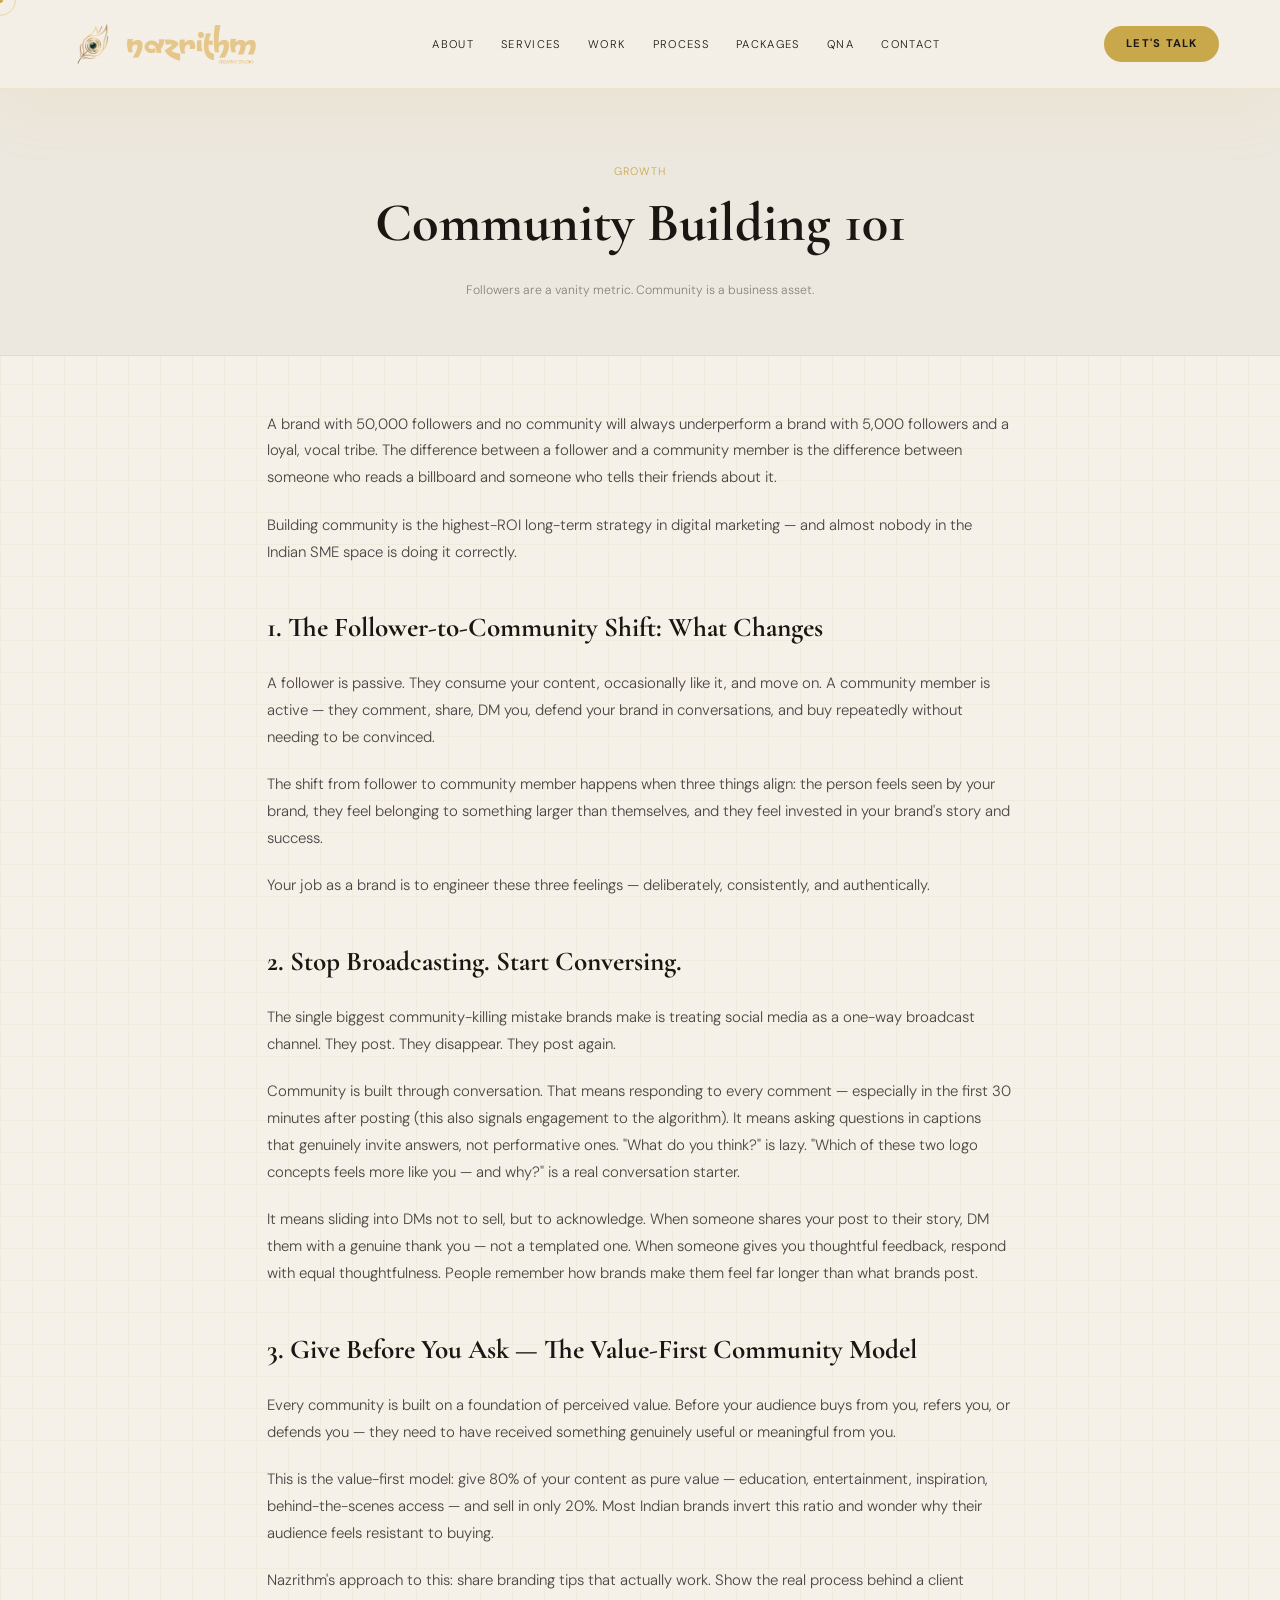
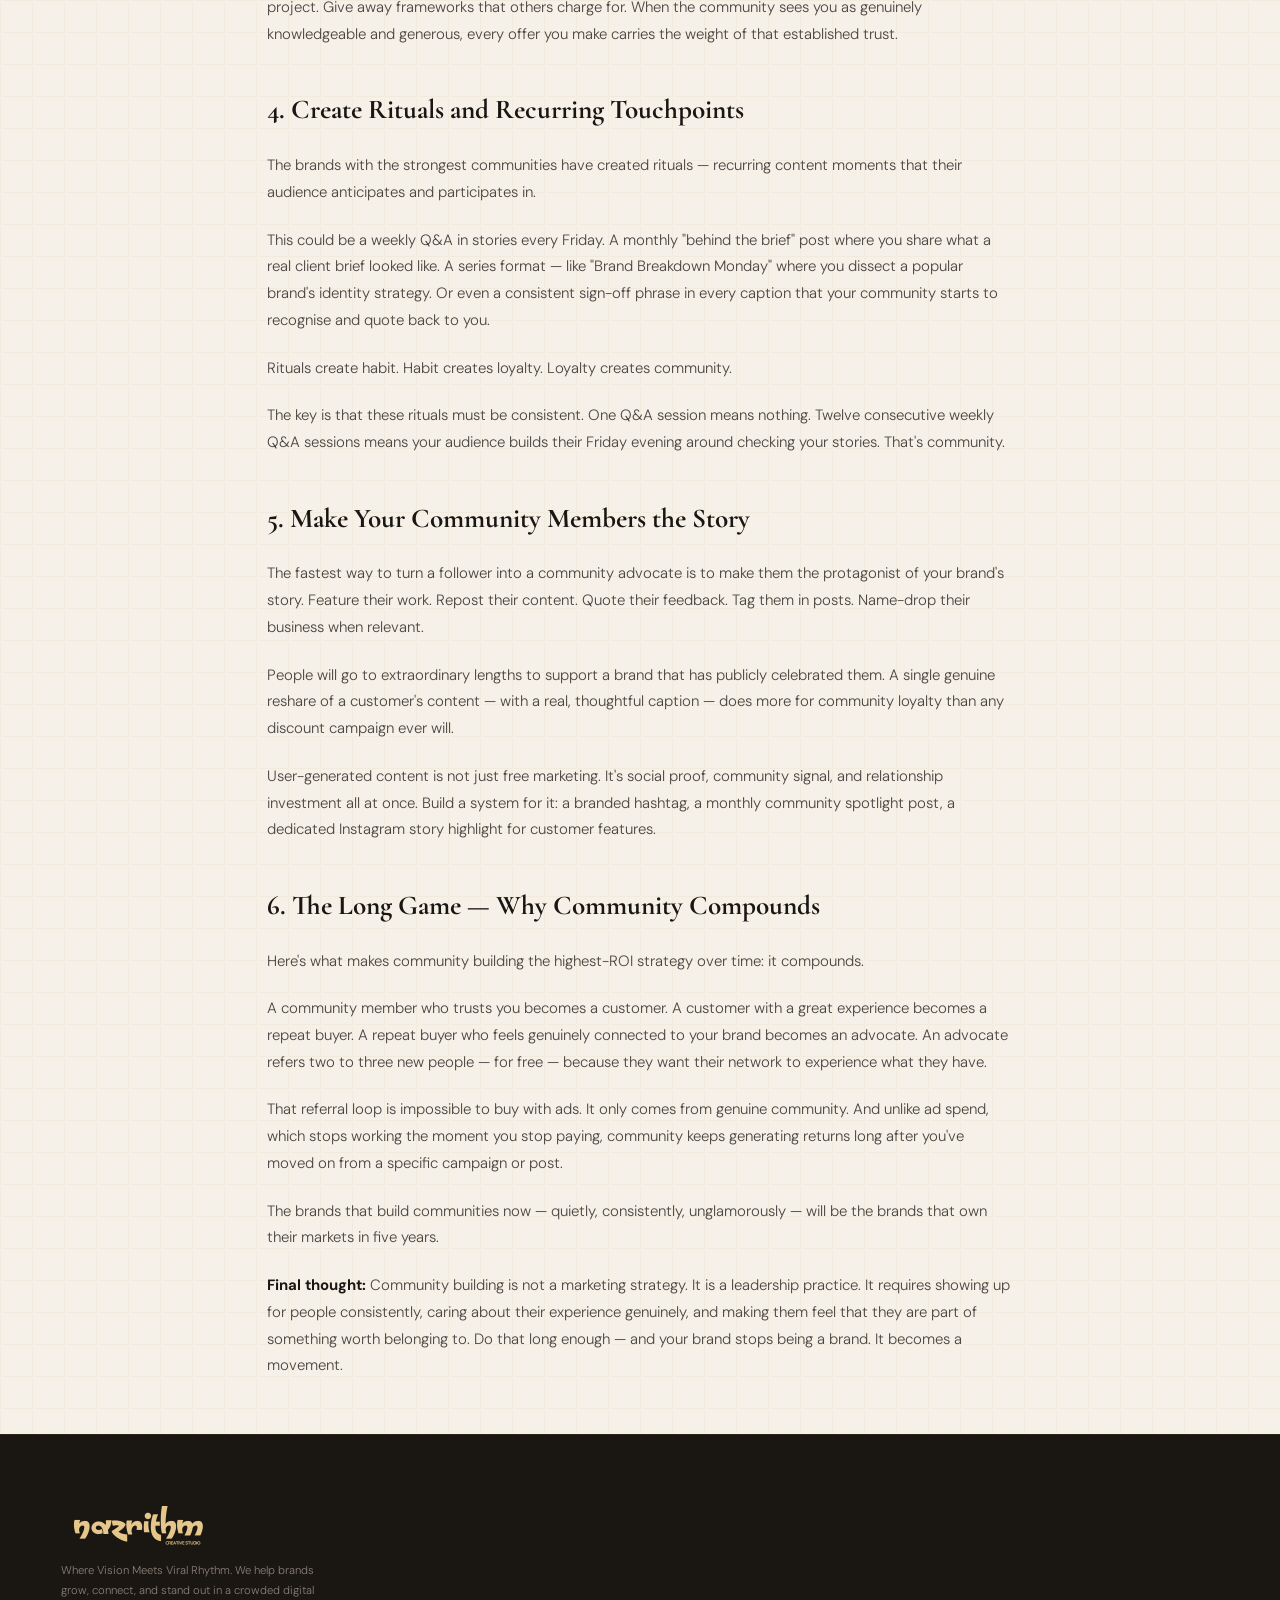
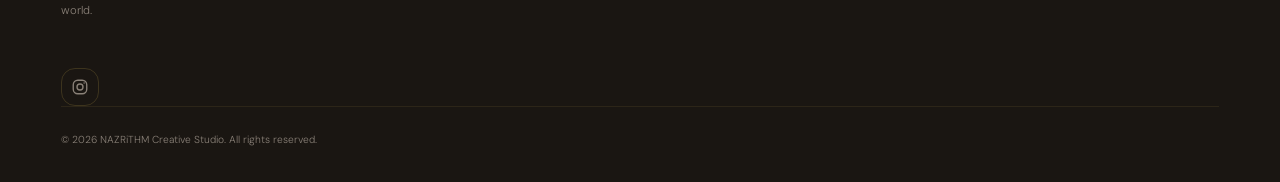
==== blog-community-building.html @ 195baa8d "added blogs" ====
<!DOCTYPE html>
<html lang="en">
<head>
    <meta charset="UTF-8" />
    <meta name="viewport" content="width=device-width, initial-scale=1.0" />
    <title>Community Building 101 | NAZRiTHM</title>
    <link rel="icon" type="image/png" href="images/mainlogopng.png" />
    <link rel="stylesheet" href="style.css?v=4" />
    <link rel="stylesheet" href="https://cdnjs.cloudflare.com/ajax/libs/font-awesome/6.5.2/css/all.min.css" />
    <link href="https://fonts.googleapis.com/css2?family=Cormorant+Garamond:ital,wght@0,400;0,500;0,600;0,700;1,400;1,500;1,600;1,700&family=DM+Sans:ital,opsz,wght@0,9..40,300;0,9..40,400;0,9..40,500;1,9..40,300&display=swap" rel="stylesheet" />
</head>
<body>
    <div class="cursor" id="cursor"></div>
    <div class="cursor-follow" id="cursorFollow"></div>
    <div class="progress-bar" id="progressBar"></div>

    <nav id="navbar">
        <div class="nav-container">
            <a href="index.html" class="nav-logo">
                <img src="images/mainlogopng.png" alt="NAZRiTHM Main Logo" class="logo-image">
                <img src="images/logo.png" alt="NAZRiTHM Text Logo" class="logo-image">
            </a>
            <ul class="nav-links" id="navLinks">
                <li><a href="index.html#about">About</a></li>
                <li><a href="index.html#services">Services</a></li>
                <li><a href="index.html#designs">Work</a></li>
                <li><a href="index.html#process">Process</a></li>
                <li><a href="index.html#pricing">Packages</a></li>
                <li><a href="index.html#faq">QnA</a></li>
                <li><a href="index.html#cta">Contact</a></li>
            </ul>
            <a href="index.html#cta" class="nav-cta">Let's Talk</a>
            <button class="hamburger" id="hamburger" aria-label="Toggle menu">
                <span></span><span></span><span></span>
            </button>
        </div>
    </nav>

    <main>
        <header class="blog-header">
            <div class="container">
                <div class="blog-category">Growth</div>
                <h1 class="blog-title">Community Building 101</h1>
                <div class="blog-meta">Followers are a vanity metric. Community is a business asset.</div>
            </div>
        </header>

        <article class="blog-content">
            <p>A brand with 50,000 followers and no community will always underperform a brand with 5,000 followers and a loyal, vocal tribe. The difference between a follower and a community member is the difference between someone who reads a billboard and someone who tells their friends about it.</p>
            <p>Building community is the highest-ROI long-term strategy in digital marketing — and almost nobody in the Indian SME space is doing it correctly.</p>

            <h2>1. The Follower-to-Community Shift: What Changes</h2>
            <p>A follower is passive. They consume your content, occasionally like it, and move on. A community member is active — they comment, share, DM you, defend your brand in conversations, and buy repeatedly without needing to be convinced.</p>
            <p>The shift from follower to community member happens when three things align: the person feels seen by your brand, they feel belonging to something larger than themselves, and they feel invested in your brand's story and success.</p>
            <p>Your job as a brand is to engineer these three feelings — deliberately, consistently, and authentically.</p>

            <h2>2. Stop Broadcasting. Start Conversing.</h2>
            <p>The single biggest community-killing mistake brands make is treating social media as a one-way broadcast channel. They post. They disappear. They post again.</p>
            <p>Community is built through conversation. That means responding to every comment — especially in the first 30 minutes after posting (this also signals engagement to the algorithm). It means asking questions in captions that genuinely invite answers, not performative ones. "What do you think?" is lazy. "Which of these two logo concepts feels more like you — and why?" is a real conversation starter.</p>
            <p>It means sliding into DMs not to sell, but to acknowledge. When someone shares your post to their story, DM them with a genuine thank you — not a templated one. When someone gives you thoughtful feedback, respond with equal thoughtfulness. People remember how brands make them feel far longer than what brands post.</p>

            <h2>3. Give Before You Ask — The Value-First Community Model</h2>
            <p>Every community is built on a foundation of perceived value. Before your audience buys from you, refers you, or defends you — they need to have received something genuinely useful or meaningful from you.</p>
            <p>This is the value-first model: give 80% of your content as pure value — education, entertainment, inspiration, behind-the-scenes access — and sell in only 20%. Most Indian brands invert this ratio and wonder why their audience feels resistant to buying.</p>
            <p>Nazrithm's approach to this: share branding tips that actually work. Show the real process behind a client project. Give away frameworks that others charge for. When the community sees you as genuinely knowledgeable and generous, every offer you make carries the weight of that established trust.</p>

            <h2>4. Create Rituals and Recurring Touchpoints</h2>
            <p>The brands with the strongest communities have created rituals — recurring content moments that their audience anticipates and participates in.</p>
            <p>This could be a weekly Q&A in stories every Friday. A monthly "behind the brief" post where you share what a real client brief looked like. A series format — like "Brand Breakdown Monday" where you dissect a popular brand's identity strategy. Or even a consistent sign-off phrase in every caption that your community starts to recognise and quote back to you.</p>
            <p>Rituals create habit. Habit creates loyalty. Loyalty creates community.</p>
            <p>The key is that these rituals must be consistent. One Q&A session means nothing. Twelve consecutive weekly Q&A sessions means your audience builds their Friday evening around checking your stories. That's community.</p>

            <h2>5. Make Your Community Members the Story</h2>
            <p>The fastest way to turn a follower into a community advocate is to make them the protagonist of your brand's story. Feature their work. Repost their content. Quote their feedback. Tag them in posts. Name-drop their business when relevant.</p>
            <p>People will go to extraordinary lengths to support a brand that has publicly celebrated them. A single genuine reshare of a customer's content — with a real, thoughtful caption — does more for community loyalty than any discount campaign ever will.</p>
            <p>User-generated content is not just free marketing. It's social proof, community signal, and relationship investment all at once. Build a system for it: a branded hashtag, a monthly community spotlight post, a dedicated Instagram story highlight for customer features.</p>

            <h2>6. The Long Game — Why Community Compounds</h2>
            <p>Here's what makes community building the highest-ROI strategy over time: it compounds.</p>
            <p>A community member who trusts you becomes a customer. A customer with a great experience becomes a repeat buyer. A repeat buyer who feels genuinely connected to your brand becomes an advocate. An advocate refers two to three new people — for free — because they want their network to experience what they have.</p>
            <p>That referral loop is impossible to buy with ads. It only comes from genuine community. And unlike ad spend, which stops working the moment you stop paying, community keeps generating returns long after you've moved on from a specific campaign or post.</p>
            <p>The brands that build communities now — quietly, consistently, unglamorously — will be the brands that own their markets in five years.</p>

            <p><strong>Final thought:</strong> Community building is not a marketing strategy. It is a leadership practice. It requires showing up for people consistently, caring about their experience genuinely, and making them feel that they are part of something worth belonging to. Do that long enough — and your brand stops being a brand. It becomes a movement.</p>
        </article>
    </main>

    <footer id="footer">
        <div class="container">
            <div class="footer-top">
                <div class="footer-brand">
                    <a href="index.html" class="nav-logo">
                        <img src="images/logo.png" alt="NAZRiTHM Main Logo" class="logo-image">
                    </a>
                    <p>Where Vision Meets Viral Rhythm. We help brands grow, connect, and stand out in a crowded digital world.</p>
                </div>
            </div>
            <div class="footer-socials">
                <a href="https://instagram.com/nazrithm" class="social-btn" target="_blank" rel="noopener noreferrer" aria-label="Instagram">
                    <svg viewBox="0 0 24 24" aria-hidden="true" xmlns="http://www.w3.org/2000/svg">
                        <rect x="3" y="3" width="18" height="18" rx="6" stroke="currentColor" stroke-width="1.8" fill="none" />
                        <circle cx="12" cy="12" r="4" stroke="currentColor" stroke-width="1.8" fill="none" />
                        <circle cx="17.5" cy="6.5" r="1" fill="currentColor" />
                    </svg>
                </a>
            </div>
            <div class="footer-bottom">
                <div class="footer-copy">© 2026 NAZRiTHM Creative Studio. All rights reserved.</div>
            </div>
        </div>
    </footer>

    <script src="script.js"></script>
</body>
</html>
---- style.css ----
/* ════════════════════════════════════════════════
   NAZRITHM — style.css
   Design System: Luxury Palette
   Colors: Rich Black + Luxury Gold + Peacock Teal + Warm Cream
   Fonts: Syne (display) + DM Sans (body)
════════════════════════════════════════════════ */

/* ─── RESET & ROOT ─────────────────────────────── */
*,
*::before,
*::after {
    margin: 0;
    padding: 0;
    box-sizing: border-box;
}

/* EDITABLE DESIGN TOKENS
   - Update colors, fonts, and spacing values below.
   - Use this file to change the brand palette and visual rhythm.
*/
:root {
    --black: #050505;
    --black-2: #0A0A0A;
    --black-3: #0F0F0F;
    --cream: #F5E6CC;
    --gold: #DDB872;
    --gold-dark: #9F7E41;
    --teal-deep: #1A3E39;
    --teal-dark: #0D201E;
    --muted: #8E8373;
    --card-bg: #0C0C0C;
    --border: #1C1B19;

    --font-display: 'Syne', sans-serif;
    --font-body: 'DM Sans', sans-serif;

    --radius-sm: 8px;
    --radius-md: 12px;
    --radius-lg: 16px;
    --radius-xl: 24px;
    --radius-full: 100px;

    --transition: 0.3s cubic-bezier(0.25, 1, 0.5, 1);
    --transition-slow: 0.8s cubic-bezier(0.16, 1, 0.3, 1);
}

html {
    scroll-behavior: smooth;
    font-size: 13.6px;
    /* 15% smaller overall scale */
    overflow-x: hidden;
    max-width: 100vw;
}

body {
    background: var(--black);
    color: var(--cream);
    font-family: var(--font-body);
    font-weight: 400;
    line-height: 1.6;
    overflow-x: hidden;
    max-width: 100vw;
    width: 100%;
    cursor: none;
}

a {
    text-decoration: none;
    color: inherit;
}

img,
svg {
    display: block;
    max-width: 100%;
}

/* ─── PROFESSIONAL ENHANCEMENTS ────────────────── */
::selection {
    background: var(--gold);
    color: var(--black);
}

::-webkit-scrollbar {
    width: 10px;
}

::-webkit-scrollbar-track {
    background: var(--black);
}

::-webkit-scrollbar-thumb {
    background: rgba(230, 199, 139, 0.3);
    border-radius: 5px;
}

::-webkit-scrollbar-thumb:hover {
    background: rgba(230, 199, 139, 0.6);
}

/* ─── PAGE PRELOADER ────────────────────────────── */
.preloader {
    position: fixed;
    inset: 0;
    background: #050505;
    z-index: 99999;
    display: flex;
    align-items: center;
    justify-content: center;
    transition: opacity var(--transition-slow), visibility var(--transition-slow);
}

.preloader.fade-out {
    opacity: 0;
    visibility: hidden;
    pointer-events: none;
}

.preloader-content {
    display: flex;
    flex-direction: column;
    align-items: center;
    gap: 1.5rem;
    width: 280px;
}

.preloader-logo {
    font-family: var(--font-display);
    font-size: 2.8rem;
    font-weight: 800;
    color: var(--cream);
    letter-spacing: 0.18em;
    animation: preloaderLogoPulse 1.8s ease-in-out infinite alternate;
}

.preloader-line {
    width: 100%;
    height: 1.5px;
    background: rgba(245, 230, 204, 0.08);
    border-radius: 2px;
    overflow: hidden;
    position: relative;
}

.preloader-progress {
    position: absolute;
    top: 0;
    left: -100%;
    width: 100%;
    height: 100%;
    background: linear-gradient(90deg, transparent, var(--gold), transparent);
    animation: preloaderBar 1.5s cubic-bezier(0.65, 0.05, 0.36, 1) infinite;
}

.preloader-status {
    font-size: 0.65rem;
    letter-spacing: 0.28em;
    color: var(--muted);
    text-transform: uppercase;
}

@keyframes preloaderLogoPulse {
    from {
        opacity: 0.6;
        transform: scale(0.97);
    }

    to {
        opacity: 1;
        transform: scale(1.03);
    }
}

@keyframes preloaderBar {
    0% {
        left: -100%;
    }

    100% {
        left: 100%;
    }
}

/* ─── CUSTOM CURSOR ─────────────────────────────── */
.cursor {
    position: fixed;
    width: 6px;
    height: 6px;
    background: var(--gold);
    border-radius: 50%;
    pointer-events: none;
    z-index: 9999;
    mix-blend-mode: difference;
    transform: translate(-50%, -50%);
    transition: width 0.2s, height 0.2s, background-color 0.2s;
}

.cursor.cursor-hover {
    width: 20px;
    height: 20px;
    background: var(--gold);
}

.cursor-follow {
    position: fixed;
    width: 32px;
    height: 32px;
    border: 1px solid rgba(221, 184, 114, 0.35);
    border-radius: 50%;
    pointer-events: none;
    z-index: 9998;
    transform: translate(-50%, -50%);
    transition: opacity 0.3s, border-color 0.3s, width 0.3s, height 0.3s, background-color 0.3s;
}

.cursor-follow.cursor-follow-hover {
    width: 48px;
    height: 48px;
    border-color: var(--gold);
    background: rgba(221, 184, 114, 0.05);
}

/* ─── SCROLL PROGRESS BAR ───────────────────────── */
.progress-bar {
    position: fixed;
    top: 0;
    left: 0;
    height: 3px;
    width: 0%;
    background: linear-gradient(90deg, var(--gold) 0%, var(--teal-deep) 100%);
    z-index: 500;
    transition: width 0.1s linear;
    box-shadow: 0 0 15px rgba(230, 199, 139, 0.5);
}

/* ─── LAYOUT UTILITY ────────────────────────────── */
.container {
    width: 100%;
    max-width: 1240px;
    margin: 0 auto;
    padding: 0 2rem;
}

@media (min-width: 768px) {
    .container {
        padding: 0 3rem;
    }
}

@media (min-width: 1024px) {
    .container {
        padding: 0 3rem;
    }
}

/* ─── SHARED TYPOGRAPHY ─────────────────────────── */
.section-label {
    display: inline-flex;
    align-items: center;
    gap: 0.6rem;
    font-size: 0.7rem;
    letter-spacing: 0.22em;
    text-transform: uppercase;
    color: var(--gold);
    margin-bottom: 0.8rem;
}

.section-label::before {
    content: '';
    display: block;
    width: 20px;
    height: 1px;
    background: var(--gold);
    flex-shrink: 0;
}

.section-heading {
    font-family: var(--font-display);
    font-size: clamp(2rem, 4vw, 3.2rem);
    font-weight: 700;
    line-height: 1.1;
    letter-spacing: -0.01em;
    margin-bottom: 1rem;
}

.heading-accent {
    font-style: normal;
    color: var(--gold);
}

.section-header {
    display: flex;
    justify-content: space-between;
    align-items: flex-end;
    margin-bottom: 3.5rem;
    gap: 2rem;
}

@media (max-width: 768px) {
    .section-header {
        flex-direction: column;
        align-items: flex-start;
        gap: 1.5rem;
    }
}

/* ─── BUTTONS ───────────────────────────────────── */
.btn-primary {
    display: inline-flex;
    align-items: center;
    gap: 0.5rem;
    background: var(--gold);
    color: var(--black);
    padding: 0.85rem 2rem;
    border-radius: var(--radius-full);
    font-family: var(--font-body);
    font-weight: 600;
    font-size: 0.88rem;
    letter-spacing: 0.08em;
    text-transform: uppercase;
    transition: transform var(--transition), box-shadow var(--transition);
}

.btn-primary:hover {
    transform: translateY(-3px);
    box-shadow: 0 12px 32px rgba(230, 199, 139, 0.4);
}

.btn-ghost {
    display: inline-flex;
    align-items: center;
    gap: 0.5rem;
    border: 1px solid rgba(241, 224, 193, 0.15);
    color: var(--cream);
    padding: 0.85rem 2rem;
    border-radius: var(--radius-full);
    font-family: var(--font-body);
    font-size: 0.88rem;
    letter-spacing: 0.08em;
    transition: border-color var(--transition), background var(--transition);
}

.btn-ghost:hover {
    border-color: rgba(241, 224, 193, 0.4);
    background: rgba(241, 224, 193, 0.05);
}

/* ─── FADE-UP ANIMATION ─────────────────────────── */
.fade-up {
    opacity: 0;
    transform: translateY(28px);
    transition: opacity 0.65s ease, transform 0.65s ease;
}

.fade-up.visible {
    opacity: 1;
    transform: translateY(0);
}

/* ═══════════════════════════════════════════════════
   NAVIGATION
═══════════════════════════════════════════════════ */
nav {
    position: fixed;
    top: 0;
    left: 0;
    right: 0;
    z-index: 200;
    padding: 1.4rem 0;
    backdrop-filter: blur(18px);
    -webkit-backdrop-filter: blur(18px);
    background: rgba(7, 11, 24, 0.84);
    border-bottom: 1px solid rgba(255, 255, 255, 0.06);
    box-shadow: 0 24px 60px rgba(0, 0, 0, 0.18);
    transition: padding var(--transition), background var(--transition), box-shadow var(--transition);
}

.nav-container {
    width: 100%;
    max-width: 1240px;
    margin: 0 auto;
    padding: 0 2rem;
    display: flex;
    align-items: center;
    justify-content: space-between;
    gap: 1.5rem;
}

@media (min-width: 768px) {
    nav {
        padding: 1.4rem 0;
    }

    .nav-container {
        padding: 0 3rem;
        gap: 2rem;
    }
}

nav.scrolled {
    padding: 1rem 0;
    background: rgba(0, 0, 0, 0.92);
}

@media (min-width: 768px) {
    nav.scrolled {
        padding: 1rem 0;
    }
}

.nav-logo {
    display: flex;
    align-items: center;
    justify-content: flex-start;
    gap: 0.6rem;
    flex-shrink: 0;
    height: 50px;
    padding: 0.4rem 0.75rem;
    border-radius: 999px;
    transition: transform var(--transition);
}

.nav-logo:hover {
    transform: translateY(-1px);
}

.logo-image {
    height: 45px;
    width: auto;
    flex-shrink: 0;
    object-fit: contain;
    display: block;
}

.nav-links {
    display: flex;
    gap: 2rem;
    list-style: none;
    margin: 0 auto;
    align-items: center;
}

.nav-links a {
    position: relative;
    color: var(--muted);
    font-size: 0.82rem;
    letter-spacing: 0.12em;
    text-transform: uppercase;
    transition: color var(--transition);
}

.nav-links a::after {
    content: "";
    position: absolute;
    left: 0;
    bottom: -0.35rem;
    width: 0;
    height: 2px;
    background: var(--gold);
    transition: width 0.28s ease;
}

.nav-links a:hover,
.nav-links a.active {
    color: var(--cream);
}

.nav-links a:hover::after,
.nav-links a.active::after {
    width: 100%;
}

.nav-cta {
    background: linear-gradient(135deg, var(--gold), #f8d277 85%);
    color: var(--black);
    padding: 0.7rem 1.6rem;
    border-radius: var(--radius-full);
    font-size: 0.82rem;
    font-weight: 700;
    letter-spacing: 0.11em;
    text-transform: uppercase;
    transition: transform var(--transition), box-shadow var(--transition), filter var(--transition);
    flex-shrink: 0;
    box-shadow: 0 12px 30px rgba(255, 209, 124, 0.22);
}

.nav-cta:hover {
    transform: translateY(-2px);
    box-shadow: 0 18px 34px rgba(255, 214, 125, 0.32);
    filter: brightness(1.02);
}

/* Hamburger */
.hamburger {
    display: none;
    flex-direction: column;
    gap: 5px;
    background: none;
    border: none;
    cursor: pointer;
    padding: 4px;
}

.hamburger span {
    display: block;
    width: 24px;
    height: 1.5px;
    background: var(--cream);
    transition: transform var(--transition), opacity var(--transition);
}

.hamburger.open span:nth-child(1) {
    transform: translateY(6.5px) rotate(45deg);
}

.hamburger.open span:nth-child(2) {
    opacity: 0;
}

.hamburger.open span:nth-child(3) {
    transform: translateY(-6.5px) rotate(-45deg);
}

/* ═══════════════════════════════════════════════════
   HERO
═══════════════════════════════════════════════════ */
.hero {
    min-height: 100vh;
    display: flex;
    flex-direction: column;
    justify-content: center;
    padding: 9rem 0 5rem;
    position: relative;
    overflow: hidden;
}

@media (min-width: 768px) {
    .hero {
        padding: 9rem 0 8rem;
    }
}

.hero-bg {
    position: absolute;
    inset: 0;
    pointer-events: none;
    z-index: 0;
}

.hero-orb {
    position: absolute;
    border-radius: 50%;
    filter: blur(90px);
    opacity: 0.18;
}

.orb1 {
    width: 560px;
    height: 560px;
    background: var(--gold);
    top: -120px;
    right: -80px;
    animation: orbFloat 8s ease-in-out infinite alternate;
}

.orb2 {
    width: 380px;
    height: 380px;
    background: var(--teal-deep);
    bottom: 60px;
    left: -60px;
    animation: orbFloat 10s ease-in-out infinite alternate-reverse;
}

@keyframes orbFloat {
    from {
        transform: translate(0, 0) scale(1);
    }

    to {
        transform: translate(30px, 20px) scale(1.05);
    }
}

.hero-content {
    position: relative;
    z-index: 1;
    max-width: 860px;
    margin: 0 auto;
    display: flex;
    flex-direction: column;
    align-items: center;
    text-align: center;
}

.hero-eyebrow {
    display: inline-flex;
    align-items: center;
    gap: 0.6rem;
    font-size: 0.72rem;
    letter-spacing: 0.2em;
    text-transform: uppercase;
    color: var(--muted);
    margin-bottom: 1.8rem;
    padding: 0.7rem 1rem;
    border-radius: 999px;
    background: rgba(255, 255, 255, 0.05);
    border: 1px solid rgba(255, 255, 255, 0.08);
}

.eyebrow-line {
    display: block;
    width: 28px;
    height: 1px;
    background: var(--gold);
}

.hero-headline {
    font-family: var(--font-display);
    font-weight: 800;
    font-size: clamp(3.2rem, 7.5vw, 6rem);
    line-height: 0.95;
    letter-spacing: -0.02em;
    margin-bottom: 1.2rem;
    display: flex;
    flex-direction: column;
    align-items: center;
    gap: 0.1em;
}

.hero-headline .line {
    display: block;
    opacity: 0;
    transform: translateY(30px);
}

.preloader-done .hero-headline .line {
    animation: lineReveal 0.9s cubic-bezier(0.16, 1, 0.3, 1) both;
}

.preloader-done .hero-headline .line:nth-child(2) {
    animation-delay: 0.1s;
}

.preloader-done .hero-headline .line:nth-child(3) {
    animation-delay: 0.2s;
}

@keyframes lineReveal {
    from {
        opacity: 0;
        transform: translateY(30px);
    }

    to {
        opacity: 1;
        transform: translateY(0);
    }
}

.line-outline {
    color: transparent;
    -webkit-text-stroke: 1px rgba(247, 244, 238, 0.25);
}

.accent-word {
    color: var(--gold);
}

.hero-sub {
    max-width: 460px;
    color: var(--muted);
    line-height: 1.75;
    font-size: 0.95rem;
    font-weight: 300;
    margin-bottom: 2.8rem;
    opacity: 0;
    transform: translateY(30px);
}

.preloader-done .hero-sub {
    animation: lineReveal 0.9s 0.35s cubic-bezier(0.16, 1, 0.3, 1) both;
}

.hero-actions {
    display: flex;
    align-items: center;
    justify-content: center;
    gap: 1.2rem;
    flex-wrap: wrap;
    opacity: 0;
    transform: translateY(30px);
}

.preloader-done .hero-actions {
    animation: lineReveal 0.9s 0.45s cubic-bezier(0.16, 1, 0.3, 1) both;
}

.hero-stats {
    display: flex;
    align-items: center;
    justify-content: center;
    width: 100%;
    gap: 3rem;
    margin-top: 4rem;
    padding-top: 2.5rem;
    border-top: 1px solid var(--border);
    opacity: 0;
    transform: translateY(30px);
}

.preloader-done .hero-stats {
    animation: lineReveal 0.9s 0.55s cubic-bezier(0.16, 1, 0.3, 1) both;
}

.stat {
    display: flex;
    flex-direction: column;
    align-items: center;
}

.stat-number {
    display: inline-flex;
    align-items: flex-end;
    gap: 0.25rem;
}

.stat-val {
    font-family: var(--font-display);
    font-size: 2.2rem;
    font-weight: 700;
    color: var(--cream);
    line-height: 1;
    display: inline-flex;
    align-items: flex-end;
}

.stat-suffix {
    font-family: var(--font-display);
    font-size: 1.4rem;
    font-weight: 700;
    color: var(--gold);
    display: inline-flex;
    align-items: flex-end;
}

.stat-label {
    font-size: 0.72rem;
    color: var(--muted);
    letter-spacing: 0.1em;
    text-transform: uppercase;
    margin-top: 0.3rem;
}

.stat-divider {
    width: 1px;
    height: 40px;
    background: var(--border);
}

.hero-scroll {
    position: absolute;
    bottom: 2.5rem;
    left: 50%;
    transform: translateX(-50%);
    display: flex;
    flex-direction: column;
    align-items: center;
    gap: 0.5rem;
    color: var(--muted);
    font-size: 0.7rem;
    letter-spacing: 0.15em;
    text-transform: uppercase;
    z-index: 1;
}

.scroll-line {
    width: 1px;
    height: 48px;
    background: linear-gradient(to bottom, var(--gold), transparent);
    animation: scrollPulse 2s ease-in-out infinite;
}

@keyframes scrollPulse {

    0%,
    100% {
        opacity: 0.3;
        transform: scaleY(0.8);
    }

    50% {
        opacity: 1;
        transform: scaleY(1);
    }
}

/* ═══════════════════════════════════════════════════
   MARQUEE
═══════════════════════════════════════════════════ */
.marquee-section {
    padding: 2rem 0;
    background: var(--card-bg);
    border-top: 1px solid rgba(221, 184, 114, 0.08);
    border-bottom: 1px solid rgba(221, 184, 114, 0.08);
    overflow: hidden;
    display: flex;
    flex-direction: column;
    gap: 1rem;
    max-width: 100vw;
    width: 100%;
}

.marquee-row {
    overflow: hidden;
    white-space: nowrap;
    width: 100%;
}

.marquee-track {
    display: inline-flex;
    gap: 3rem;
    animation: marqueeLeft 28s linear infinite;
}

.track-reverse {
    animation: marqueeRight 28s linear infinite;
}

.marquee-item {
    font-family: var(--font-display);
    font-weight: 700;
    font-size: 0.76rem;
    letter-spacing: 0.18em;
    text-transform: uppercase;
    color: var(--cream);
    opacity: 0.5;
    flex-shrink: 0;
    transition: opacity var(--transition), color var(--transition);
}

.marquee-row:hover .marquee-item {
    opacity: 0.25;
}

.marquee-item:hover {
    opacity: 1 !important;
    color: var(--gold);
}

.marquee-item::after {
    content: '✦';
    margin-left: 3rem;
    color: var(--gold);
    opacity: 0.4;
}

@keyframes marqueeLeft {
    0% {
        transform: translateX(0);
    }

    100% {
        transform: translateX(-50%);
    }
}

@keyframes marqueeRight {
    0% {
        transform: translateX(-50%);
    }

    100% {
        transform: translateX(0);
    }
}

/* ═══════════════════════════════════════════════════
   ABOUT
═══════════════════════════════════════════════════ */
.section-about {
    padding: 7rem 0;
    background: var(--black);
}

.about-grid {
    display: grid;
    grid-template-columns: 1fr 1fr;
    gap: 5rem;
    align-items: center;
}

@media (max-width: 1024px) {
    .about-grid {
        grid-template-columns: 1fr;
        gap: 3rem;
    }
}

.about-visual {
    position: relative;
    aspect-ratio: 4 / 5;
    perspective: 1000px;
}

@media (max-width: 1024px) {
    .about-visual {
        aspect-ratio: auto;
        min-height: 480px;
    }
}

.about-card-stack {
    position: absolute;
    top: 0;
    left: 0;
    width: 100%;
    height: 100%;
    display: flex;
    align-items: center;
    justify-content: center;
}

.stack-card {
    position: absolute;
    background: rgba(12, 12, 12, 0.7);
    border: 1px solid var(--border);
    border-radius: var(--radius-md);
    backdrop-filter: blur(16px);
    -webkit-backdrop-filter: blur(16px);
    padding: 1.5rem;
    box-shadow: 0 20px 40px rgba(0, 0, 0, 0.4);
    transition: transform var(--transition-slow), border-color var(--transition), box-shadow var(--transition);
}

.stack-card:hover {
    border-color: rgba(221, 184, 114, 0.25);
    box-shadow: 0 24px 48px rgba(221, 184, 114, 0.08);
}

/* Card 1: Social Media Card */
.card-social {
    width: 210px;
    top: 8%;
    left: 6%;
    z-index: 3;
    transform: rotate(-8deg) translate3d(0, 0, 10px);
}

.card-social .card-header {
    display: flex;
    align-items: center;
    gap: 0.7rem;
    margin-bottom: 1rem;
}

.card-social .card-avatar {
    width: 28px;
    height: 28px;
    background: linear-gradient(135deg, var(--gold), var(--teal-deep));
    border-radius: 50%;
    display: flex;
    align-items: center;
    justify-content: center;
    font-family: var(--font-display);
    font-weight: 800;
    font-size: 0.75rem;
    color: var(--black);
}

.card-social .card-user {
    display: flex;
    flex-direction: column;
}

.card-social .user-name {
    font-size: 0.75rem;
    font-weight: 700;
    color: var(--cream);
}

.card-social .user-loc {
    font-size: 0.6rem;
    color: var(--muted);
}

.card-social .card-dots {
    margin-left: auto;
    color: var(--muted);
    font-size: 0.7rem;
}

.card-social .card-media {
    width: 100%;
    aspect-ratio: 1.1;
    background: radial-gradient(circle at center, #1E1F21, #0A0A0A);
    border: 1px solid rgba(255, 255, 255, 0.03);
    border-radius: var(--radius-sm);
    display: flex;
    align-items: center;
    justify-content: center;
    margin-bottom: 0.8rem;
    position: relative;
    overflow: hidden;
}

.card-social .media-overlay {
    font-family: var(--font-display);
    font-weight: 700;
    font-size: 0.65rem;
    letter-spacing: 0.1rem;
    color: var(--gold);
    background: rgba(0, 0, 0, 0.5);
    padding: 0.4rem 0.8rem;
    border-radius: var(--radius-full);
    border: 1px solid rgba(221, 184, 114, 0.15);
}

.card-social .card-footer {
    display: flex;
    align-items: center;
    justify-content: space-between;
}

.card-social .footer-actions {
    display: flex;
    gap: 0.8rem;
    font-size: 0.7rem;
    color: var(--muted);
}

/* Card 2: Analytics Card */
.card-analytics {
    width: 220px;
    bottom: 18%;
    right: 4%;
    z-index: 2;
    transform: rotate(6deg) translate3d(0, 0, 0);
}

.card-analytics .analytics-header {
    display: flex;
    justify-content: space-between;
    align-items: center;
    margin-bottom: 1rem;
}

.card-analytics .analytics-title {
    font-size: 0.8rem;
    font-weight: 500;
    color: var(--muted);
}

.card-analytics .analytics-pct {
    font-family: var(--font-display);
    font-weight: 700;
    font-size: 0.8rem;
    color: #4CAF50;
    background: rgba(76, 175, 80, 0.1);
    padding: 0.2rem 0.5rem;
    border-radius: 4px;
}

.card-analytics .analytics-chart {
    height: 60px;
    margin-bottom: 0.8rem;
}

.card-analytics .chart-svg {
    width: 100%;
    height: 100%;
}

.card-analytics .analytics-footer {
    display: flex;
    justify-content: space-between;
    font-size: 0.68rem;
    color: var(--muted);
}

.card-analytics .analytics-footer strong {
    color: var(--gold);
}

/* Card 3: Brand Identity Swatches */
.card-brand {
    width: 150px;
    top: 45%;
    left: 25%;
    z-index: 4;
    transform: rotate(-14deg) translate3d(0, 0, 20px);
}

.card-brand .brand-swatches {
    display: flex;
    gap: 0.5rem;
    margin-bottom: 1rem;
}

.card-brand .swatch {
    width: 24px;
    height: 24px;
    border-radius: 6px;
    border: 1px solid rgba(255, 255, 255, 0.05);
}

.card-brand .sw-gold {
    background: var(--gold) !important;
}

.card-brand .sw-teal {
    background: var(--teal-deep) !important;
}

.card-brand .sw-cream {
    background: var(--cream) !important;
}

.card-brand .brand-typography {
    display: flex;
    align-items: center;
    gap: 0.8rem;
}

.card-brand .typo-title {
    font-family: var(--font-display);
    font-weight: 800;
    font-size: 1.4rem;
    color: var(--cream);
    line-height: 1;
}

.card-brand .typo-name {
    font-size: 0.65rem;
    color: var(--muted);
    line-height: 1.2;
}

/* Hover Stacks Animation */
.about-visual:hover .card-social {
    transform: rotate(-14deg) translate3d(-15px, -10px, 30px);
}

.about-visual:hover .card-analytics {
    transform: rotate(12deg) translate3d(15px, 10px, 20px);
}

.about-visual:hover .card-brand {
    transform: rotate(-8deg) translate3d(0, -5px, 40px);
}

.about-tag {
    position: absolute;
    top: 1.5rem;
    right: 1.5rem;
    background: var(--card-bg);
    border: 1px solid var(--border);
    padding: 0.7rem 1rem;
    border-radius: var(--radius-sm);
    font-size: 0.7rem;
    color: var(--muted);
    letter-spacing: 0.1em;
    text-transform: uppercase;
    white-space: nowrap;
    z-index: 3;
}

.about-content .section-heading {
    margin-bottom: 1.8rem;
}

.about-content p {
    color: var(--muted);
    line-height: 1.8;
    font-size: 0.93rem;
    font-weight: 300;
    margin-bottom: 1.2rem;
}

.about-content p strong {
    color: var(--cream);
    font-weight: 500;
}

.about-pills {
    display: flex;
    flex-wrap: wrap;
    gap: 0.6rem;
    margin-top: 1.8rem;
}

.pill {
    padding: 0.45rem 1rem;
    border: 1px solid var(--border);
    border-radius: var(--radius-full);
    font-size: 0.75rem;
    color: var(--muted);
    letter-spacing: 0.06em;
    transition: border-color var(--transition), color var(--transition);
    cursor: default;
}

.pill:hover {
    border-color: var(--gold);
    color: var(--gold);
}

/* ═══════════════════════════════════════════════════
   SERVICES
═══════════════════════════════════════════════════ */
.section-services {
    padding: 7rem 0;
    background: var(--black-2);
}

@media (max-width: 1024px) {
    .services-grid {
        grid-template-columns: repeat(2, 1fr);
    }
}

@media (max-width: 640px) {
    .services-grid {
        grid-template-columns: 1fr;
    }
}

.services-grid {
    display: grid;
    grid-template-columns: repeat(3, 1fr);
    gap: 1.5rem;
}

.service-card {
    background: var(--card-bg);
    border: 1px solid var(--border);
    border-radius: var(--radius-lg);
    padding: 2rem;
    position: relative;
    overflow: hidden;
    transition: border-color var(--transition), transform var(--transition);
    cursor: default;
}

.service-card::before {
    content: '';
    position: absolute;
    inset: 0;
    background: radial-gradient(circle at var(--gx, 50%) var(--gy, 50%), rgba(221, 184, 114, 0.12), transparent 50%);
    opacity: 0;
    transition: opacity 0.4s ease;
    pointer-events: none;
}

.service-card:hover {
    border-color: rgba(221, 184, 114, 0.25);
    transform: translateY(-4px);
}

.service-card:hover::before {
    opacity: 1;
}

.service-num {
    position: absolute;
    top: 1.5rem;
    right: 1.5rem;
    font-family: var(--font-display);
    font-size: 0.72rem;
    color: rgba(245, 230, 204, 0.08);
    font-weight: 700;
    letter-spacing: 0.1em;
}

.service-icon {
    width: 44px;
    height: 44px;
    background: rgba(221, 184, 114, 0.05);
    border: 1px solid rgba(221, 184, 114, 0.12);
    border-radius: 10px;
    display: flex;
    align-items: center;
    justify-content: center;
    margin-bottom: 1.4rem;
    transition: background var(--transition), border-color var(--transition);
}

.service-icon i {
    font-size: 1.1rem;
    color: var(--gold);
    display: inline-flex;
    align-items: center;
    justify-content: center;
}

.service-card:hover .service-icon {
    background: rgba(221, 184, 114, 0.12);
    border-color: rgba(221, 184, 114, 0.25);
}

.service-title {
    font-family: var(--font-display);
    font-weight: 700;
    font-size: 1rem;
    margin-bottom: 0.7rem;
    color: var(--cream);
}

.service-desc {
    color: var(--muted);
    font-size: 0.83rem;
    line-height: 1.7;
    font-weight: 300;
}

.service-tags {
    display: flex;
    flex-wrap: wrap;
    gap: 0.5rem;
    margin-top: 1.4rem;
}

.s-tag {
    font-size: 0.68rem;
    color: var(--gold);
    background: rgba(230, 199, 139, 0.08);
    padding: 0.28rem 0.75rem;
    border-radius: var(--radius-full);
    letter-spacing: 0.06em;
}

/* ═══════════════════════════════════════════════════
   DESIGNS / WORK
═══════════════════════════════════════════════════ */
.section-designs {
    padding: 7rem 0;
    background: var(--black);
}

.work-grid {
    display: grid;
    grid-template-columns: repeat(3, 1fr);
    gap: 1.5rem;
}

.work-card {
    background: var(--card-bg);
    border-radius: var(--radius-lg);
    border: 1px solid var(--border);
    overflow: hidden;
    position: relative;
    transition: transform 0.35s ease, border-color var(--transition);
}

.work-card:hover {
    transform: scale(1.02);
    border-color: rgba(241, 224, 193, 0.12);
}

.work-thumb {
    width: 100%;
    overflow: hidden;
    aspect-ratio: 1 / 1;
    position: relative;
}

.work-thumb svg {
    width: 100%;
    height: 100%;
}

.work-thumb img {
    width: 100%;
    height: 100%;
    object-fit: cover;
    display: block;
}

.work-overlay {
    position: absolute;
    top: 1rem;
    right: 1rem;
    width: 32px;
    height: 32px;
    background: rgba(241, 224, 193, 0.08);
    border-radius: 50%;
    display: flex;
    align-items: center;
    justify-content: center;
    font-size: 0.85rem;
    opacity: 0;
    transition: opacity var(--transition);
}

.work-card:hover .work-overlay {
    opacity: 1;
}

.work-info {
    padding: 1.2rem 1.4rem;
}

.work-cat {
    font-size: 0.68rem;
    letter-spacing: 0.15em;
    text-transform: uppercase;
    color: var(--gold);
    margin-bottom: 0.3rem;
}

.work-title {
    font-family: var(--font-display);
    font-weight: 600;
    font-size: 0.93rem;
    color: var(--cream);
}

/* ═══════════════════════════════════════════════════
   PROCESS
═══════════════════════════════════════════════════ */
.section-process {
    padding: 7rem 0;
    background: var(--black-2);
}


@media (max-width: 1024px) {
    .process-steps {
        grid-template-columns: repeat(2, 1fr);
    }
}

@media (max-width: 640px) {
    .process-steps {
        grid-template-columns: 1fr;
    }
}

.section-process .section-heading {
    margin-bottom: 3.5rem;
}

.process-steps {
    display: grid;
    grid-template-columns: repeat(4, 1fr);
    gap: 1px;
    background: var(--border);
    border-radius: var(--radius-lg);
    overflow: hidden;
}

.process-step {
    background: var(--black-2);
    padding: 2.5rem 2rem;
    position: relative;
    transition: background var(--transition);
}

.process-step:hover {
    background: #141413;
}

.step-num {
    font-family: var(--font-display);
    font-size: 3rem;
    font-weight: 800;
    color: rgba(230, 199, 139, 0.07);
    line-height: 1;
    margin-bottom: 1rem;
    user-select: none;
}

.step-title {
    font-family: var(--font-display);
    font-weight: 700;
    font-size: 1rem;
    margin-bottom: 0.7rem;
    color: var(--cream);
}

.step-desc {
    font-size: 0.8rem;
    color: var(--muted);
    line-height: 1.65;
    font-weight: 300;
}

/* ═══════════════════════════════════════════════════
   TESTIMONIALS
═══════════════════════════════════════════════════ */
.section-testimonials {
    padding: 6rem 0;
    background: var(--black);
}

@media (max-width: 768px) {
    .section-testimonials {
        padding: 4rem 0;
    }
}

.section-testimonials .section-label {
    margin-bottom: 1rem;
}

.section-testimonials .section-heading {
    margin-bottom: 3rem;
}

.testi-grid {
    display: grid;
    grid-template-columns: repeat(3, 1fr);
    gap: 1.5rem;
}

@media (max-width: 1024px) {
    .testi-grid {
        grid-template-columns: repeat(2, 1fr);
    }
}

@media (max-width: 640px) {
    .testi-grid {
        grid-template-columns: 1fr;
    }
}

.testi-card {
    background: var(--card-bg);
    border: 1px solid var(--border);
    border-radius: var(--radius-lg);
    padding: 1.8rem;
    transition: border-color var(--transition);
}

.testi-card:hover {
    border-color: rgba(241, 224, 193, 0.1);
}

.testi-stars {
    color: var(--gold);
    font-size: 0.85rem;
    letter-spacing: 2px;
    margin-bottom: 1rem;
}

.testi-text {
    color: var(--muted);
    font-size: 0.85rem;
    line-height: 1.75;
    font-weight: 300;
    font-style: italic;
    margin-bottom: 1.4rem;
}

.testi-author {
    display: flex;
    align-items: center;
    gap: 0.8rem;
}

.author-avatar {
    width: 38px;
    height: 38px;
    border-radius: 50%;
    display: flex;
    align-items: center;
    justify-content: center;
    font-family: var(--font-display);
    font-weight: 700;
    font-size: 0.72rem;
    flex-shrink: 0;
}

.av-green {
    background: rgba(221, 184, 114, 0.1);
    color: var(--gold);
    border: 1px solid rgba(221, 184, 114, 0.2);
}

.av-pink {
    background: rgba(255, 90, 118, 0.1);
    color: #ff5a76;
    border: 1px solid rgba(255, 90, 118, 0.2);
}

.av-blue {
    background: rgba(78, 212, 190, 0.1);
    color: #4ed4be;
    border: 1px solid rgba(78, 212, 190, 0.2);
}

.author-name {
    font-weight: 500;
    font-size: 0.85rem;
    color: var(--cream);
}

.author-role {
    font-size: 0.72rem;
    color: var(--muted);
    margin-top: 1px;
}

/* ═══════════════════════════════════════════════════
   FAQ SECTION & ACCORDIONS
═══════════════════════════════════════════════════ */
.section-faq {
    padding: 8rem 0;
    background: var(--black-2);
    border-top: 1px solid var(--border);
    position: relative;
}

@media (max-width: 768px) {
    .section-faq {
        padding: 5rem 0;
    }
}

.faq-accordion {
    max-width: 800px;
    margin: 3.5rem auto 0;
    display: flex;
    flex-direction: column;
    gap: 1.2rem;
}

.accordion-item {
    background: var(--card-bg);
    border: 1px solid var(--border);
    border-radius: var(--radius-md);
    overflow: hidden;
    transition: border-color var(--transition), box-shadow var(--transition);
}

.accordion-item:hover {
    border-color: rgba(230, 199, 139, 0.25);
    box-shadow: 0 8px 24px rgba(0, 0, 0, 0.3);
}

.accordion-header {
    width: 100%;
    display: flex;
    justify-content: space-between;
    align-items: center;
    padding: 1.5rem 2rem;
    background: transparent;
    border: none;
    outline: none;
    color: var(--cream);
    cursor: pointer;
    text-align: left;
    transition: background var(--transition);
}

.accordion-title {
    font-family: var(--font-display);
    font-size: 1.15rem;
    font-weight: 700;
    letter-spacing: -0.01em;
    padding-right: 1.5rem;
}

.accordion-icon {
    position: relative;
    width: 16px;
    height: 16px;
    flex-shrink: 0;
    transition: transform 0.4s cubic-bezier(0.4, 0, 0.2, 1);
}

.accordion-icon::before,
.accordion-icon::after {
    content: '';
    position: absolute;
    background: var(--gold);
    transition: transform 0.4s cubic-bezier(0.4, 0, 0.2, 1);
}

/* Horizontal line */
.accordion-icon::before {
    top: 50%;
    left: 0;
    width: 100%;
    height: 2px;
    transform: translateY(-50%);
}

/* Vertical line */
.accordion-icon::after {
    top: 0;
    left: 50%;
    width: 2px;
    height: 100%;
    transform: translateX(-50%);
}

/* Open states */
.accordion-item.active {
    border-color: var(--gold);
    background: rgba(12, 12, 12, 0.98);
}

.accordion-item.active .accordion-icon {
    transform: rotate(135deg);
}

.accordion-collapse {
    max-height: 0;
    overflow: hidden;
    transition: max-height 0.4s cubic-bezier(0.4, 0, 0.2, 1);
}

.accordion-body {
    padding: 0 2rem 1.8rem;
    font-size: 0.92rem;
    line-height: 1.7;
    color: var(--muted);
    font-weight: 300;
}

/* ═══════════════════════════════════════════════════
   CTA & INQUIRY FORM
═══════════════════════════════════════════════════ */
.section-cta {
    padding: 8rem 0;
    background: var(--black);
    position: relative;
    border-top: 1px solid var(--border);
}

@media (max-width: 768px) {
    .section-cta {
        padding: 5rem 0;
    }
}

.cta-grid {
    display: grid;
    grid-template-columns: 1fr 1.1fr;
    gap: 4.5rem;
    align-items: center;
}

@media (max-width: 991px) {
    .cta-grid {
        grid-template-columns: 1fr;
        gap: 3.5rem;
    }
}

/* Column 1: Copy info */
.cta-info {
    display: flex;
    flex-direction: column;
    align-items: flex-start;
}

.cta-heading {
    font-family: var(--font-display);
    font-size: clamp(2.2rem, 4.5vw, 3.6rem);
    font-weight: 800;
    line-height: 1.15;
    letter-spacing: -0.02em;
    margin-bottom: 1.5rem;
}

.cta-sub {
    color: var(--muted);
    font-size: 0.95rem;
    line-height: 1.75;
    font-weight: 300;
    margin-bottom: 2.8rem;
    max-width: 520px;
}

.cta-contact-details {
    display: flex;
    flex-direction: column;
    gap: 1.8rem;
    width: 100%;
}

.contact-item {
    display: flex;
    align-items: center;
    gap: 1.2rem;
}

.contact-icon {
    font-size: 1.3rem;
    width: 44px;
    height: 44px;
    display: flex;
    align-items: center;
    justify-content: center;
    background: rgba(221, 184, 114, 0.05);
    border: 1px solid rgba(221, 184, 114, 0.15);
    border-radius: var(--radius-md);
    color: var(--gold);
}

.contact-text {
    display: flex;
    flex-direction: column;
    gap: 2px;
}

.contact-label {
    font-size: 0.72rem;
    text-transform: uppercase;
    letter-spacing: 0.12em;
    color: var(--muted);
}

.contact-link {
    font-family: var(--font-display);
    font-weight: 700;
    font-size: 1rem;
    color: var(--cream);
    transition: color var(--transition);
}

.contact-link:hover {
    color: var(--gold);
}

.contact-value {
    font-family: var(--font-body);
    font-weight: 500;
    font-size: 0.95rem;
    color: var(--cream);
}

/* Column 2: Inquiry Form Container */
.cta-form-container {
    background: rgba(12, 12, 12, 0.6);
    backdrop-filter: blur(16px);
    -webkit-backdrop-filter: blur(16px);
    border: 1px solid rgba(221, 184, 114, 0.1);
    border-radius: var(--radius-xl);
    padding: 3rem;
    box-shadow: 0 20px 50px rgba(0, 0, 0, 0.4);
    position: relative;
    overflow: hidden;
}

.cta-form-container::before {
    content: '';
    position: absolute;
    top: -50%;
    left: -50%;
    width: 200%;
    height: 200%;
    background: radial-gradient(circle, rgba(221, 184, 114, 0.03) 0%, transparent 70%);
    pointer-events: none;
}

@media (max-width: 640px) {
    .cta-form-container {
        padding: 2rem 1.5rem;
    }
}

.inquiry-form {
    display: flex;
    flex-direction: column;
    gap: 1.6rem;
    position: relative;
    z-index: 1;
}

.form-row {
    display: grid;
    grid-template-columns: 1fr 1fr;
    gap: 1.2rem;
}

@media (max-width: 640px) {
    .form-row {
        grid-template-columns: 1fr;
        gap: 1.6rem;
    }
}

.form-group {
    display: flex;
    flex-direction: column;
    gap: 0.5rem;
    position: relative;
}

.form-group label {
    font-size: 0.75rem;
    font-weight: 500;
    text-transform: uppercase;
    letter-spacing: 0.08em;
    color: var(--muted);
}

.inquiry-form input,
.inquiry-form select,
.inquiry-form textarea {
    background: rgba(5, 5, 5, 0.8);
    border: 1px solid rgba(142, 131, 115, 0.2);
    border-radius: var(--radius-md);
    padding: 1rem 1.2rem;
    color: var(--cream);
    font-family: var(--font-body);
    font-size: 0.9rem;
    outline: none;
    transition: border-color var(--transition), box-shadow var(--transition);
}

.inquiry-form select {
    appearance: none;
    -webkit-appearance: none;
    background-image: url("data:image/svg+xml,%3Csvg xmlns='http://www.w3.org/2000/svg' viewBox='0 0 24 24' fill='none' stroke='%23DDB872' stroke-width='2' stroke-linecap='round' stroke-linejoin='round'%3E%3Cpolyline points='6 9 12 15 18 9'%3E%3C/polyline%3E%3C/svg%3E");
    background-repeat: no-repeat;
    background-position: right 1.2rem center;
    background-size: 14px;
    padding-right: 2.5rem;
}

.inquiry-form select option {
    background: var(--black-2);
    color: var(--cream);
}

.inquiry-form input::placeholder,
.inquiry-form textarea::placeholder {
    color: rgba(142, 131, 115, 0.4);
}

.inquiry-form input:focus,
.inquiry-form select:focus,
.inquiry-form textarea:focus {
    border-color: var(--gold);
    box-shadow: 0 0 0 3px rgba(221, 184, 114, 0.15);
}

.form-error {
    font-size: 0.72rem;
    color: #ff5a76;
    margin-top: 0.25rem;
    display: none;
}

/* Invalid states (only show error when validated/touched) */
.form-group.invalid input,
.form-group.invalid select,
.form-group.invalid textarea {
    border-color: #ff5a76;
}

.form-group.invalid .form-error {
    display: block;
}

/* Submit button with loader */
.form-submit-btn {
    width: 100%;
    margin-top: 0.6rem;
    position: relative;
    padding: 1.1rem 2rem;
    display: flex;
    align-items: center;
    justify-content: center;
    gap: 0.8rem;
    cursor: pointer;
    font-weight: 700;
    letter-spacing: 0.05em;
    font-size: 0.95rem;
    background: var(--gold);
    color: var(--black);
    border: none;
    border-radius: var(--radius-md);
    transition: background var(--transition), transform var(--transition);
}

.form-submit-btn:hover {
    background: var(--cream);
    transform: translateY(-2px);
}

.form-submit-btn .btn-spinner {
    display: none;
    width: 16px;
    height: 16px;
    border: 2px solid rgba(5, 5, 5, 0.2);
    border-radius: 50%;
    border-top-color: var(--black);
    animation: btn-spin 0.6s linear infinite;
}

@keyframes btn-spin {
    to {
        transform: rotate(360deg);
    }
}

/* Loading state */
.inquiry-form.loading .form-submit-btn {
    pointer-events: none;
    opacity: 0.8;
}

.inquiry-form.loading .form-submit-btn .btn-spinner {
    display: block;
}

/* Alerts styling */
.form-alert {
    padding: 1rem 1.2rem;
    border-radius: var(--radius-md);
    font-size: 0.85rem;
    line-height: 1.5;
    margin-top: 1rem;
    display: none;
    animation: slide-in-down 0.4s var(--transition);
}

.success-alert {
    background: rgba(26, 62, 57, 0.2);
    border: 1px solid rgba(26, 62, 57, 0.4);
    color: #4ed4be;
}

.error-alert {
    background: rgba(255, 90, 118, 0.1);
    border: 1px solid rgba(255, 90, 118, 0.3);
    color: #ff788f;
}

@keyframes slide-in-down {
    from {
        opacity: 0;
        transform: translateY(-10px);
    }

    to {
        opacity: 1;
        transform: translateY(0);
    }
}

/* ═══════════════════════════════════════════════════
   FOOTER
═══════════════════════════════════════════════════ */
#footer {
    background: var(--black-3);
    border-top: 1px solid var(--border);
    padding: 5rem 0 2.5rem;
}

@media (max-width: 768px) {
    #footer {
        padding: 3rem 0 2rem;
    }
}

.footer-top {
    display: grid;
    grid-template-columns: 1.8fr 1fr 1fr 1fr;
    gap: 3rem;
    margin-bottom: 3.5rem;
}

@media (max-width: 1024px) {
    .footer-top {
        grid-template-columns: 1fr 1fr;
        gap: 2rem;
    }
}

@media (max-width: 640px) {
    .footer-top {
        grid-template-columns: 1fr;
        gap: 2rem;
    }
}

.footer-brand .nav-logo {
    display: flex;
    align-items: center;
    height: 45px;
    margin-bottom: 1rem;
}

.footer-brand .logo-image {
    height: 45px;
    width: auto;
    object-fit: contain;
}

.footer-brand p {
    color: var(--muted);
    font-size: 0.83rem;
    line-height: 1.75;
    font-weight: 300;
    max-width: 260px;
}

@media (max-width: 768px) {
    .footer-brand p {
        font-size: 0.8rem;
    }
}

.footer-col-title {
    font-family: var(--font-display);
    font-weight: 700;
    font-size: 0.72rem;
    letter-spacing: 0.18em;
    text-transform: uppercase;
    color: var(--cream);
    margin-bottom: 1.2rem;
}

@media (max-width: 640px) {
    .footer-col-title {
        font-size: 0.68rem;
        margin-bottom: 0.8rem;
    }
}

.footer-links {
    list-style: none;
    display: flex;
    flex-direction: column;
    gap: 0.75rem;
}

.footer-links a {
    color: var(--muted);
    font-size: 0.82rem;
    transition: color var(--transition);
}

@media (max-width: 640px) {
    .footer-links a {
        font-size: 0.78rem;
    }
}

.footer-links a:hover {
    color: var(--gold);
}

.footer-bottom {
    border-top: 1px solid var(--border);
    padding-top: 1.8rem;
    display: flex;
    justify-content: space-between;
    align-items: center;
    flex-wrap: wrap;
    gap: 1rem;
}

@media (max-width: 640px) {
    .footer-bottom {
        flex-direction: column;
        align-items: flex-start;
        gap: 1rem;
    }
}

.footer-copy {
    font-size: 0.75rem;
    color: var(--muted);
}

@media (max-width: 640px) {
    .footer-copy {
        font-size: 0.7rem;
    }
}

.footer-socials {
    display: flex;
    gap: 0.7rem;
}

@media (max-width: 640px) {
    .footer-socials {
        width: 100%;
        justify-content: flex-start;
    }
}

.social-btn {
    width: 38px;
    height: 38px;
    border: 1px solid var(--border);
    border-radius: 14px;
    display: inline-flex;
    align-items: center;
    justify-content: center;
    color: var(--muted);
    background: transparent;
    transition: border-color var(--transition), color var(--transition), background var(--transition);
}

.social-btn svg {
    width: 18px;
    height: 18px;
    fill: currentColor;
}

.social-btn:hover {
    border-color: var(--gold);
    color: var(--gold);
}

/* ═══════════════════════════════════════════════════
   RESPONSIVE — TABLET (≤ 1024px)
═══════════════════════════════════════════════════ */
@media (max-width: 1024px) {
    .container {
        padding: 0 2rem;
    }

    nav {
        padding: 1.2rem 2rem;
    }

    .hero {
        padding: 8rem 2rem 4rem;
    }

    .services-grid {
        grid-template-columns: repeat(2, 1fr);
    }

    .work-grid {
        grid-template-columns: repeat(2, 1fr);
    }

    .process-steps {
        grid-template-columns: repeat(2, 1fr);
    }

    .footer-top {
        grid-template-columns: 1fr 1fr;
    }

    .about-grid {
        grid-template-columns: 1fr;
        gap: 3rem;
    }

    .about-visual {
        aspect-ratio: auto;
        min-height: 420px;
    }
}

/* ═══════════════════════════════════════════════════
   RESPONSIVE — MOBILE (≤ 768px)
═══════════════════════════════════════════════════ */
@media (max-width: 768px) {

    /* --- Base --- */
    html {
        font-size: 14px;
    }

    body {
        cursor: auto;
    }

    .cursor,
    .cursor-follow {
        display: none !important;
    }

    .container {
        padding: 0 1.25rem;
    }

    /* --- Navigation --- */
    nav {
        padding: 0.8rem 1.25rem;
        flex-wrap: wrap;
    }

    nav.scrolled {
        padding: 0.7rem 1.25rem;
    }

    .nav-logo {
        height: 40px;
        padding: 0.3rem 0.5rem;
    }

    .logo-image {
        height: 35px;
    }

    .nav-links {
        display: none;
        width: 100%;
        flex-direction: column;
        gap: 0;
        padding: 1rem 0;
        order: 3;
    }

    .nav-links.open {
        display: flex;
    }

    .nav-links li a {
        display: block;
        padding: 0.75rem 0;
        border-bottom: 1px solid var(--border);
        font-size: 0.9rem;
    }

    .nav-cta {
        display: none;
    }

    .hamburger {
        display: flex;
    }

    /* --- Hero --- */
    .hero {
        padding: 6.5rem 1.25rem 3rem;
        min-height: auto;
        overflow: hidden;
    }

    .orb1 {
        width: 300px;
        height: 300px;
        top: -80px;
        right: -60px;
    }

    .orb2 {
        width: 200px;
        height: 200px;
        bottom: 40px;
        left: -40px;
    }

    .hero-eyebrow {
        font-size: 0.62rem;
        padding: 0.5rem 0.8rem;
        margin-bottom: 1.2rem;
    }

    .hero-headline {
        font-size: clamp(2rem, 10vw, 3rem);
        gap: 0.05em;
        margin-bottom: 1rem;
    }

    .hero-sub {
        font-size: 0.85rem;
        max-width: 100%;
        margin-bottom: 2rem;
    }

    .hero-actions {
        flex-direction: column;
        width: 100%;
        gap: 0.8rem;
    }

    .hero-actions .btn-primary,
    .hero-actions .btn-ghost {
        width: 100%;
        justify-content: center;
        text-align: center;
    }

    .hero-stats {
        flex-direction: row;
        flex-wrap: wrap;
        gap: 1.5rem;
        align-items: flex-start;
        width: 100%;
        margin-top: 2.5rem;
        padding-top: 1.5rem;
    }

    .stat {
        flex: 1;
        min-width: 80px;
    }

    .stat-val {
        font-size: 1.8rem;
    }

    .stat-suffix {
        font-size: 1rem;
    }

    .stat-divider {
        display: none;
    }

    .hero-scroll {
        display: none;
    }

    /* --- Marquee --- */
    .marquee-section {
        padding: 1.2rem 0;
    }

    .marquee-item {
        font-size: 0.65rem;
    }

    /* --- About --- */
    .section-about {
        padding: 4rem 0;
    }

    .about-grid {
        grid-template-columns: 1fr;
        gap: 2rem;
    }

    .about-visual {
        min-height: 340px;
        aspect-ratio: auto;
        overflow: hidden;
    }

    .card-social {
        width: 170px;
        top: 5%;
        left: 3%;
    }

    .card-analytics {
        width: 180px;
        bottom: 12%;
        right: 2%;
    }

    .card-brand {
        width: 120px;
        top: 50%;
        left: 20%;
    }

    .about-tag {
        top: 0.8rem;
        right: 0.8rem;
        font-size: 0.6rem;
        padding: 0.5rem 0.7rem;
    }

    .about-content .section-heading {
        margin-bottom: 1.2rem;
    }

    .about-pills {
        margin-top: 1.2rem;
        gap: 0.5rem;
    }

    .pill {
        font-size: 0.68rem;
        padding: 0.35rem 0.8rem;
    }

    /* --- Section Headers --- */
    .section-header {
        flex-direction: column;
        align-items: flex-start;
        gap: 1rem;
        margin-bottom: 2.5rem;
    }

    .section-heading {
        font-size: clamp(1.6rem, 6vw, 2.4rem);
    }

    .section-label {
        font-size: 0.62rem;
    }

    /* --- Services --- */
    .section-services {
        padding: 4rem 0;
    }

    .services-grid {
        grid-template-columns: 1fr;
        gap: 1rem;
    }

    .service-card {
        padding: 1.5rem;
    }

    .service-title {
        font-size: 0.92rem;
    }

    .service-desc {
        font-size: 0.78rem;
    }

    /* --- Work / Designs --- */
    .section-designs {
        padding: 4rem 0;
    }

    .work-grid {
        grid-template-columns: 1fr;
        gap: 1rem;
    }

    .work-thumb {
        aspect-ratio: 1 / 1;
    }

    .work-info {
        padding: 1rem;
    }

    .work-cat {
        font-size: 0.6rem;
    }

    .work-title {
        font-size: 0.85rem;
    }

    .work-overlay {
        width: 28px;
        height: 28px;
        font-size: 0.75rem;
        top: 0.75rem;
        right: 0.75rem;
    }

    /* --- Process --- */
    .section-process {
        padding: 4rem 0;
    }

    .section-process .section-heading {
        margin-bottom: 2rem;
    }

    .process-steps {
        grid-template-columns: 1fr;
    }

    .process-step {
        padding: 1.8rem 1.5rem;
    }

    .step-num {
        font-size: 2.2rem;
    }

    /* --- Testimonials --- */
    .section-testimonials {
        padding: 4rem 0;
    }

    .testi-grid {
        grid-template-columns: 1fr;
        gap: 1rem;
    }

    .testi-card {
        padding: 1.4rem;
    }

    .testi-text {
        font-size: 0.8rem;
    }

    /* --- FAQ --- */
    .section-faq {
        padding: 4rem 0;
    }

    .faq-accordion {
        margin-top: 2rem;
        gap: 0.8rem;
    }

    .accordion-header {
        padding: 1.2rem 1.2rem;
    }

    .accordion-title {
        font-size: 0.95rem;
    }

    .accordion-body {
        padding: 0 1.2rem 1.4rem;
        font-size: 0.82rem;
    }

    /* --- CTA & Form --- */
    .section-cta {
        padding: 4rem 0;
    }

    .cta-grid {
        grid-template-columns: 1fr;
        gap: 2.5rem;
    }

    .cta-heading {
        font-size: clamp(1.8rem, 6vw, 2.4rem);
    }

    .cta-sub {
        font-size: 0.85rem;
        margin-bottom: 2rem;
    }

    .cta-form-container {
        padding: 1.8rem 1.3rem;
    }

    .form-row {
        grid-template-columns: 1fr;
        gap: 1.2rem;
    }

    .inquiry-form input,
    .inquiry-form select,
    .inquiry-form textarea {
        padding: 0.85rem 1rem;
        font-size: 0.85rem;
    }

    .form-submit-btn {
        padding: 0.95rem 1.5rem;
        font-size: 0.88rem;
    }

    /* --- Footer --- */
    #footer {
        padding: 3rem 0 2rem;
    }

    .footer-top {
        grid-template-columns: 1fr;
        gap: 2rem;
    }

    .footer-brand .nav-logo {
        height: 38px;
    }

    .footer-brand .logo-image {
        height: 38px;
    }

    .footer-brand p {
        font-size: 0.78rem;
        max-width: 100%;
    }

    .footer-col-title {
        font-size: 0.65rem;
        margin-bottom: 0.7rem;
    }

    .footer-links a {
        font-size: 0.76rem;
    }

    .footer-bottom {
        flex-direction: column;
        align-items: flex-start;
        gap: 1rem;
    }

    .footer-copy {
        font-size: 0.68rem;
    }

    .footer-socials {
        width: 100%;
        justify-content: flex-start;
        flex-wrap: wrap;
    }

    .social-btn {
        min-width: 36px;
        width: 36px;
        height: 36px;
    }

    /* --- Buttons --- */
    .btn-primary {
        padding: 0.75rem 1.6rem;
        font-size: 0.82rem;
    }

    .btn-ghost {
        padding: 0.75rem 1.6rem;
        font-size: 0.82rem;
    }
}

/* ═══════════════════════════════════════════════════
   RESPONSIVE — SMALL PHONES (≤ 480px)
═══════════════════════════════════════════════════ */
@media (max-width: 480px) {
    html {
        font-size: 13px;
    }

    .container {
        padding: 0 1rem;
    }

    nav {
        padding: 0.7rem 1rem;
    }

    nav.scrolled {
        padding: 0.6rem 1rem;
    }

    .nav-logo {
        height: 36px;
        padding: 0.2rem 0.3rem;
    }

    .logo-image {
        height: 30px;
    }

    .hero {
        padding: 6rem 1rem 2.5rem;
        overflow: hidden;
    }

    .orb1 {
        width: 220px;
        height: 220px;
        top: -60px;
        right: -40px;
    }

    .orb2 {
        width: 160px;
        height: 160px;
        bottom: 30px;
        left: -30px;
    }

    .hero-eyebrow {
        font-size: 0.56rem;
        padding: 0.4rem 0.7rem;
        gap: 0.4rem;
    }

    .eyebrow-line {
        width: 18px;
    }

    .hero-headline {
        font-size: clamp(1.8rem, 9vw, 2.6rem);
    }

    .hero-sub {
        font-size: 0.8rem;
        line-height: 1.65;
    }

    .hero-stats {
        gap: 1rem;
        margin-top: 2rem;
        padding-top: 1.2rem;
    }

    .stat-val {
        font-size: 1.5rem;
    }

    .stat-suffix {
        font-size: 0.9rem;
    }

    .stat-label {
        font-size: 0.6rem;
    }

    /* About cards scale down further */
    .about-visual {
        min-height: 280px;
    }

    .card-social {
        width: 140px;
        padding: 1rem;
    }

    .card-analytics {
        width: 150px;
        padding: 1rem;
    }

    .card-brand {
        width: 100px;
        padding: 0.8rem;
    }

    .card-social .card-media {
        aspect-ratio: 1.3;
    }

    .card-analytics .analytics-chart {
        height: 40px;
    }

    /* Section headings */
    .section-heading {
        font-size: clamp(1.4rem, 5.5vw, 2rem);
    }

    /* Services */
    .service-card {
        padding: 1.2rem;
    }

    .service-icon {
        width: 38px;
        height: 38px;
        margin-bottom: 1rem;
    }

    /* Work */
    .work-thumb {
        aspect-ratio: 1 / 1;
    }

    .work-info {
        padding: 0.8rem;
    }

    /* Process */
    .process-step {
        padding: 1.4rem 1.2rem;
    }

    .step-num {
        font-size: 1.8rem;
        margin-bottom: 0.6rem;
    }

    .step-title {
        font-size: 0.88rem;
    }

    .step-desc {
        font-size: 0.72rem;
    }

    /* Testimonials */
    .testi-card {
        padding: 1.2rem;
    }

    .testi-stars {
        font-size: 0.75rem;
    }

    .testi-text {
        font-size: 0.75rem;
        margin-bottom: 1rem;
    }

    .author-avatar {
        width: 32px;
        height: 32px;
        font-size: 0.62rem;
    }

    .author-name {
        font-size: 0.78rem;
    }

    .author-role {
        font-size: 0.65rem;
    }

    /* FAQ */
    .accordion-header {
        padding: 1rem;
    }

    .accordion-title {
        font-size: 0.85rem;
    }

    .accordion-body {
        padding: 0 1rem 1.2rem;
        font-size: 0.78rem;
    }

    /* CTA */
    .cta-heading {
        font-size: clamp(1.5rem, 5.5vw, 2rem);
    }

    .cta-sub {
        font-size: 0.78rem;
    }

    .contact-icon {
        width: 38px;
        height: 38px;
        font-size: 1.1rem;
    }

    .contact-link {
        font-size: 0.88rem;
    }

    .contact-label {
        font-size: 0.62rem;
    }

    .cta-form-container {
        padding: 1.4rem 1rem;
    }

    .inquiry-form input,
    .inquiry-form select,
    .inquiry-form textarea {
        padding: 0.75rem 0.85rem;
        font-size: 0.82rem;
    }

    .form-group label {
        font-size: 0.68rem;
    }

    /* Footer */
    .footer-links {
        gap: 0.5rem;
    }

    .footer-links a {
        font-size: 0.72rem;
    }

    .social-btn {
        width: 34px;
        height: 34px;
        min-width: 34px;
        border-radius: 10px;
    }

    .social-btn svg {
        width: 15px;
        height: 15px;
    }
}

/* ---------------------------------------------------
   PROFESSIONAL LUXURY ENHANCEMENTS
--------------------------------------------------- */

/* Enhanced card styling */
.service-card {
    box-shadow: 0 4px 20px rgba(230, 199, 139, 0.08);
}

.service-card:hover {
    box-shadow: 0 16px 48px rgba(230, 199, 139, 0.15);
}

.work-card {
    box-shadow: 0 4px 16px rgba(0, 0, 0, 0.4);
}

.work-card:hover {
    box-shadow: 0 12px 40px rgba(230, 199, 139, 0.2);
}

/* Text enhancement */
.section-heading {
    color: var(--cream);
}

/* Subtle borders with luxury accent */
.pill:hover {
    border-color: var(--gold);
    color: var(--gold);
    background: rgba(230, 199, 139, 0.08);
}

.about-tag {
    border-color: rgba(230, 199, 139, 0.15);
}

/* Professional footer links */
.footer-links a {
    position: relative;
}

.footer-links a:hover::after {
    content: '';
    position: absolute;
    bottom: -2px;
    left: 0;
    width: 100%;
    height: 1px;
    background: var(--gold);
}

/* ═══════════════════════════════════════════════════
   PRICING / PACKAGES
═══════════════════════════════════════════════════ */
.section-pricing {
    padding: 6rem 0;
    background: var(--black-2);
}

.pricing-group-title {
    font-size: 0.8rem;
    color: var(--muted);
    letter-spacing: 0.15em;
    text-transform: uppercase;
    margin-bottom: 1.5rem;
    font-weight: 600;
}

.pricing-grid {
    display: grid;
    grid-template-columns: 1fr;
    gap: 1.5rem;
    margin-bottom: 4rem;
}

@media (min-width: 768px) {
    .pricing-grid {
        grid-template-columns: repeat(2, 1fr);
    }
}

.pricing-card {
    background: var(--card-bg);
    border: 1px solid rgba(255, 255, 255, 0.08);
    border-radius: var(--radius-lg);
    padding: 2.2rem;
    display: flex;
    flex-direction: column;
    transition: var(--transition);
    position: relative;
}

.pricing-card:hover {
    border-color: rgba(221, 184, 114, 0.3);
}


.pricing-badge {
    display: inline-block;
    padding: 0.3rem 0.8rem;
    border-radius: 999px;
    font-size: 0.75rem;
    font-weight: 600;
    margin-bottom: 1.5rem;
    align-self: flex-start;
}

.badge-starter {
    background: rgba(255, 255, 255, 0.08);
    color: #d1d5db;
}

.badge-growth {
    background: rgba(34, 197, 94, 0.12);
    color: #4ade80;
}

.badge-popular {
    background: #3b82f6;
    color: #ffffff;
}

.badge-premium {
    background: rgba(234, 179, 8, 0.12);
    color: #facc15;
}

.badge-niche {
    background: rgba(239, 68, 68, 0.15);
    color: #fca5a5;
}

.badge-creator {
    background: rgba(59, 130, 246, 0.2);
    color: #93c5fd;
}

.pricing-header {
    display: flex;
    gap: 1rem;
    align-items: flex-start;
    margin-bottom: 1.5rem;
}

.pricing-icon {
    font-size: 1.5rem;
    color: var(--cream);
    opacity: 0.9;
}

.pricing-title {
    font-family: var(--font-display);
    font-size: 1.3rem;
    color: var(--cream);
    margin-bottom: 0.3rem;
    font-weight: 700;
}

.pricing-desc {
    font-size: 0.9rem;
    color: var(--muted);
}

.pricing-price {
    font-family: var(--font-display);
    font-size: 2rem;
    font-weight: 700;
    color: var(--cream);
    margin-bottom: 1.5rem;
    display: flex;
    align-items: baseline;
    gap: 0.5rem;
    border-bottom: 1px solid rgba(255, 255, 255, 0.08);
    padding-bottom: 1.5rem;
}

.pricing-period {
    font-size: 0.9rem;
    font-weight: 400;
    color: var(--muted);
    font-family: var(--font-body);
}

.pricing-features {
    list-style: none;
    margin-bottom: 2rem;
    flex-grow: 1;
}

.pricing-features li {
    display: flex;
    gap: 0.8rem;
    align-items: flex-start;
    margin-bottom: 0.8rem;
    font-size: 0.9rem;
    color: var(--cream);
    line-height: 1.4;
}

.pricing-features li i {
    color: #4ade80;
    font-size: 0.85rem;
    margin-top: 0.25rem;
}

.pricing-features li.disabled {
    color: var(--muted);
}

.pricing-features li.disabled i {
    color: var(--muted);
}

.pricing-target {
    background: rgba(255, 255, 255, 0.03);
    border-radius: var(--radius-sm);
    padding: 1rem;
    font-size: 0.85rem;
    color: var(--muted);
    display: flex;
    gap: 0.8rem;
    align-items: flex-start;
    margin-bottom: 1.5rem;
    line-height: 1.5;
}

.pricing-target i {
    color: var(--muted);
    margin-top: 0.2rem;
}

.pricing-btn {
    display: flex;
    justify-content: center;
    align-items: center;
    gap: 0.5rem;
    width: 100%;
    padding: 0.9rem;
    border: 1px solid rgba(255, 255, 255, 0.15);
    border-radius: var(--radius-sm);
    color: var(--cream);
    font-weight: 600;
    transition: var(--transition);
}

.pricing-btn:hover {
    background: rgba(255, 255, 255, 0.05);
    border-color: rgba(255, 255, 255, 0.3);
}

.addon-grid {
    display: grid;
    grid-template-columns: 1fr;
    gap: 1.2rem;
}

@media (min-width: 768px) {
    .addon-grid {
        grid-template-columns: repeat(2, 1fr);
    }
}

.addon-card {
    background: var(--black);
    border: 1px solid rgba(255, 255, 255, 0.08);
    border-radius: var(--radius-sm);
    padding: 1.5rem;
    display: flex;
    align-items: center;
    gap: 1.2rem;
    transition: var(--transition);
}

.addon-card:hover {
    border-color: rgba(255, 255, 255, 0.2);
}

.addon-icon {
    font-size: 1.4rem;
    color: var(--cream);
    opacity: 0.8;
}

.addon-title {
    font-family: var(--font-display);
    font-size: 1.1rem;
    color: var(--cream);
    margin-bottom: 0.2rem;
    font-weight: 700;
}

.addon-price {
    font-size: 0.85rem;
    color: var(--muted);
}

/* ═══════════════════════════════════════════════════
   NEW THEME OVERRIDES (Warm Light Aesthetic)
═══════════════════════════════════════════════════ */

:root {
    --bg-primary: #F5F0E8;
    --bg-secondary: #EDE8DF;
    --bg-surface: #E8E2D6;
    --accent-gold: #C9A84C;
    --accent-gold-light: #D4AA58;
    --text-heading: #1A1612;
    --text-body: #4A4540;
    --text-muted: #8A8178;
    --border-gold: rgba(201, 168, 76, 0.2);
    --border-nav: rgba(201, 168, 76, 0.15);
    --shadow-gold: rgba(201, 168, 76, 0.08);

    /* Variable Mapping for easy switch */
    --black: var(--bg-primary);
    --black-2: var(--bg-secondary);
    --black-3: var(--bg-surface);
    --cream: var(--text-heading);
    --gold: var(--accent-gold);
    --gold-dark: var(--accent-gold-light);
    --muted: var(--text-muted);
    --card-bg: var(--bg-secondary);
    --border: var(--border-gold);
    --font-display: 'Cormorant Garamond', serif;
}

/* Global Adjustments */
body {
    background-color: var(--bg-primary) !important;
    background-image: url("data:image/svg+xml,%3Csvg width='32' height='32' viewBox='0 0 32 32' xmlns='http://www.w3.org/2000/svg'%3E%3Cpath d='M0 0h32v32H0z' fill='none'/%3E%3Cpath d='M0 0h32v1H0zM0 0v32h1V0z' fill='rgba(201, 168, 76, 0.08)'/%3E%3C/svg%3E") !important;
    color: var(--text-body) !important;
    font-weight: 300 !important;
}

h1,
h2,
h3,
h4,
h5,
h6,
.section-heading,
.hero-headline,
.service-num,
.step-num,
.pricing-price span:first-child {
    color: var(--text-heading) !important;
    font-family: var(--font-display) !important;
}

/* Accents are typically italic in this aesthetic */
.heading-accent,
.accent-word,
em {
    color: var(--accent-gold) !important;
    font-style: italic !important;
}

p,
.service-desc,
.step-desc,
.hero-sub,
.pricing-desc {
    color: var(--text-body) !important;
    font-weight: 300 !important;
}

/* Overriding specific components */
.btn-primary {
    background: var(--accent-gold) !important;
    color: var(--text-heading) !important;
    box-shadow: 0 12px 32px var(--shadow-gold) !important;
}

.btn-ghost {
    background: transparent !important;
    border: 1px solid var(--accent-gold) !important;
    color: var(--text-body) !important;
}

.btn-ghost:hover {
    border-color: var(--accent-gold) !important;
    color: var(--text-heading) !important;
}

/* Navigation */
nav {
    background: rgba(245, 240, 232, 0.88) !important;
    border-bottom: 1px solid var(--border-nav) !important;
    box-shadow: 0 24px 60px var(--shadow-gold) !important;
}

nav.scrolled {
    background: rgba(245, 240, 232, 0.95) !important;
}

.nav-links a {
    color: var(--text-heading) !important;
}

.nav-links a:hover,
.nav-links a.active {
    color: var(--accent-gold) !important;
}

.nav-cta {
    background: var(--accent-gold) !important;
    color: var(--text-heading) !important;
    box-shadow: none !important;
}

/* Hero Section */
.hero-bg {
    background: radial-gradient(circle at top center, rgba(201, 168, 76, 0.12) 0%, transparent 70%) !important;
}

.hero-orb {
    display: none !important;
}

/* Hide old orbs */

.hero-eyebrow {
    color: var(--accent-gold) !important;
    background: rgba(201, 168, 76, 0.05) !important;
    border-color: var(--border-gold) !important;
}

.hero-sub {
    color: var(--text-muted) !important;
}

.stat-val {
    color: var(--accent-gold) !important;
}

.stat-label {
    color: var(--text-body) !important;
}

.stat-divider {
    background: rgba(201, 168, 76, 0.2) !important;
}

/* Marquee */
.marquee-section {
    background: var(--bg-secondary) !important;
    border-top: 1px solid var(--border-gold) !important;
    border-bottom: 1px solid var(--border-gold) !important;
}

.marquee-item {
    color: var(--text-body) !important;
}

/* About Section */
.section-about {
    background: var(--bg-primary) !important;
}

.section-label {
    color: var(--accent-gold) !important;
}

.about-pills .pill {
    background: var(--bg-secondary) !important;
    border: 1px solid var(--accent-gold) !important;
    color: var(--text-body) !important;
}

.about-content strong {
    color: var(--text-heading) !important;
    font-weight: 700 !important;
}

/* Services */
.section-services {
    /* transparent */
}

.service-card {
    background: var(--bg-secondary) !important;
    border: 1px solid var(--border-gold) !important;
    box-shadow: 0 10px 30px var(--shadow-gold) !important;
}

.service-card:hover {
    border-color: rgba(201, 168, 76, 0.5) !important;
}

.service-num {
    color: var(--accent-gold) !important;
}

.service-title {
    color: var(--text-heading) !important;
}

.service-desc {
    color: var(--text-body) !important;
}

.s-tag {
    background: var(--bg-surface) !important;
    color: var(--text-muted) !important;
    border: none !important;
}

/* Work */
.work-card {
    background: var(--bg-secondary) !important;
    border: 1px solid var(--border-gold) !important;
}

.work-overlay {
    background: rgba(245, 240, 232, 0.92) !important;
    color: var(--accent-gold) !important;
}

.work-cat {
    color: var(--accent-gold) !important;
}

.work-title {
    color: var(--text-heading) !important;
}

/* Process */
.step-num {
    color: var(--accent-gold) !important;
}

.step-title {
    color: var(--text-heading) !important;
}

.step-desc {
    color: var(--text-body) !important;
}

.process-step::after {
    border-left: 2px dashed rgba(201, 168, 76, 0.3) !important;
}

@media (min-width: 768px) {
    .process-steps::before {
        border-top: 2px dashed rgba(201, 168, 76, 0.3) !important;
    }
}

/* Pricing */
.pricing-card {
    background: var(--bg-secondary) !important;
    border: 1px solid var(--border-gold) !important;
}

.pricing-card.popular {
    background: var(--bg-surface) !important;
    border-top: 2px solid var(--accent-gold) !important;
    border-image: linear-gradient(90deg, transparent, #C9A84C, transparent) 1 !important;
}

.pricing-price span:first-child {
    color: var(--accent-gold) !important;
}

.pricing-period {
    color: var(--text-muted) !important;
}

.pricing-features li {
    color: var(--text-body) !important;
}

.pricing-features i.fa-check {
    background: rgba(201, 168, 76, 0.15) !important;
    border: 1px solid rgba(201, 168, 76, 0.4) !important;
    color: var(--accent-gold) !important;
}

.pricing-target {
    color: rgba(201, 168, 76, 0.6) !important;
}

.pricing-btn {
    background: transparent !important;
    border: 1px solid rgba(201, 168, 76, 0.4) !important;
    color: var(--text-body) !important;
}

.pricing-btn:hover {
    border-color: var(--accent-gold) !important;
    color: var(--text-heading) !important;
}

.pricing-card.popular .pricing-btn {
    background: var(--accent-gold) !important;
    color: var(--text-heading) !important;
}

/* FAQ */
.accordion-item {
    background: var(--bg-secondary) !important;
    border: 1px solid var(--border-gold) !important;
}

.accordion-item.active {
    border-left: 2px solid var(--accent-gold) !important;
}

.accordion-header {
    color: var(--text-heading) !important;
}

.accordion-icon {
    color: var(--accent-gold) !important;
}

.accordion-body {
    color: var(--text-body) !important;
}

/* Contact Section */
.section-contact {
    background: var(--bg-secondary) !important;
}

.form-group input,
.form-group select,
.form-group textarea {
    background: var(--bg-primary) !important;
    border: 1px solid rgba(201, 168, 76, 0.25) !important;
    color: var(--text-heading) !important;
}

.form-group input::placeholder,
.form-group textarea::placeholder {
    color: var(--text-muted) !important;
}

.form-group input:focus,
.form-group select:focus,
.form-group textarea:focus {
    border-color: var(--accent-gold) !important;
}

.submit-btn {
    background: var(--accent-gold) !important;
    color: var(--text-heading) !important;
}

.contact-info-item i {
    color: var(--accent-gold) !important;
}

/* Footer (Forced Dark) */
footer,
.site-footer,
#footer {
    background: #1A1612 !important;
    border-top: 1px solid rgba(201, 168, 76, 0.1) !important;
}

footer * {
    color: #8A8178;
    /* default to muted in footer */
}

footer .nav-logo {
    color: #F5F0E8 !important;
}

footer h3,
footer h4,
footer .footer-heading {
    color: #F5F0E8 !important;
}

footer a {
    color: #8A8178 !important;
}

footer p {
    color: #8A8178 !important;
}

footer a:hover {
    color: #C9A84C !important;
}

.footer-bottom {
    border-top: 1px solid rgba(201, 168, 76, 0.1) !important;
    color: rgba(245, 240, 232, 0.35) !important;
}

/* Utility: Callout Box */
.callout-box {
    background: rgba(201, 168, 76, 0.08) !important;
    border: 1px solid rgba(201, 168, 76, 0.25) !important;
    border-radius: 8px !important;
    padding: 1.5rem !important;
}

.callout-box .callout-label {
    color: var(--accent-gold) !important;
    text-transform: uppercase !important;
    letter-spacing: 0.1em !important;
    font-size: 0.8rem !important;
    margin-bottom: 0.5rem !important;
}

.callout-box .callout-body {
    color: var(--text-body) !important;
    font-style: italic !important;
}

/* Other fixes */
.preloader {
    background: var(--bg-primary) !important;
}

.preloader-logo {
    color: var(--text-heading) !important;
}

.preloader-line {
    background: var(--border-gold) !important;
}

.preloader-progress {
    background: linear-gradient(90deg, transparent, var(--accent-gold), transparent) !important;
}

.preloader-status {
    color: var(--text-muted) !important;
}

.cursor,
.cursor.cursor-hover {
    background: var(--accent-gold) !important;
    mix-blend-mode: normal !important;
    /* Disable blend mode so it's visible on light */
}

.cursor-follow {
    border-color: rgba(201, 168, 76, 0.35) !important;
}

.cursor-follow.cursor-follow-hover {
    border-color: var(--accent-gold) !important;
    background: rgba(201, 168, 76, 0.05) !important;
}

.progress-bar {
    background: linear-gradient(90deg, var(--accent-gold) 0%, var(--accent-gold-light) 100%) !important;
    box-shadow: 0 0 15px rgba(201, 168, 76, 0.5) !important;
}

.hamburger span {
    background: var(--text-heading) !important;
}

/* Fixes for text outline and about cards */
.line-outline {
    -webkit-text-stroke: 0 !important;
    color: var(--accent-gold) !important;
    font-family: 'Cormorant Garamond', serif !important;
    font-style: italic !important;
    font-weight: 500 !important;
}

.hero-headline .accent-word {
    color: var(--text-heading) !important;
    font-family: var(--font-display) !important;
    font-style: normal !important;
}

.stack-card {
    background: rgba(245, 240, 232, 0.85) !important;
    box-shadow: 0 20px 40px var(--shadow-gold) !important;
}

.stack-card:hover {
    box-shadow: 0 24px 48px rgba(201, 168, 76, 0.12) !important;
}

.card-social .card-media {
    background: var(--bg-surface) !important;
    border: 1px solid var(--border-gold) !important;
}

.card-social .media-overlay {
    background: rgba(245, 240, 232, 0.92) !important;
    border-color: var(--border-gold) !important;
}

.card-brand .swatch {
    border: 1px solid var(--border-gold) !important;
}

/* CTA Form Container Fix */
.cta-form-container {
    background: var(--bg-surface) !important;
    border: 1px solid var(--border-gold) !important;
    box-shadow: 0 20px 50px var(--shadow-gold) !important;
}

.cta-form-container::before {
    display: none !important;
}

/* ──────────────────────────────────────────────
   GALLERY MODAL
────────────────────────────────────────────── */
.gallery-modal {
    display: none;
    /* Hidden by default */
    position: fixed;
    z-index: 9999;
    left: 0;
    top: 0;
    width: 100%;
    height: 100%;
    background-color: rgba(10, 10, 10, 0.85);
    /* Dark transparent background */
    backdrop-filter: blur(10px);
    /* Glassmorphism */
    opacity: 0;
    transition: opacity 0.4s ease;
    overflow-y: auto;
}

.gallery-modal.show {
    display: flex;
    justify-content: center;
    align-items: flex-start;
    opacity: 1;
}

.gallery-modal-content {
    position: relative;
    width: 90%;
    max-width: 1200px;
    margin: 5% auto;
    padding: 2rem;
    background: rgba(20, 20, 20, 0.6);
    border: 1px solid rgba(255, 255, 255, 0.05);
    border-radius: 20px;
    box-shadow: 0 20px 40px rgba(0, 0, 0, 0.5);
    transform: translateY(20px);
    transition: transform 0.4s cubic-bezier(0.16, 1, 0.3, 1);
}

.gallery-modal.show .gallery-modal-content {
    transform: translateY(0);
}

.gallery-close {
    position: absolute;
    top: 15px;
    right: 25px;
    color: var(--muted);
    font-size: 35px;
    font-weight: 300;
    cursor: pointer;
    transition: color 0.3s ease, transform 0.3s ease;
    z-index: 10;
}

.gallery-close:hover,
.gallery-close:focus {
    color: var(--cream);
    text-decoration: none;
    transform: scale(1.1) rotate(90deg);
}

.gallery-grid {
    display: grid;
    grid-template-columns: repeat(auto-fill, minmax(300px, 1fr));
    gap: 1.5rem;
    margin-top: 1rem;
}

.gallery-grid img {
    width: 100%;
    height: auto;
    border-radius: 12px;
    object-fit: cover;
    transition: transform 0.4s ease, box-shadow 0.4s ease;
    cursor: pointer;
    background: #111;
}

.gallery-grid img:hover {
    transform: scale(1.03);
    box-shadow: 0 10px 20px rgba(0, 0, 0, 0.4);
    z-index: 1;
}

/* Lightbox overlay for when an image is clicked inside the modal */
.lightbox-overlay {
    display: none;
    position: fixed;
    z-index: 10000;
    left: 0;
    top: 0;
    width: 100%;
    height: 100%;
    background-color: rgba(0, 0, 0, 0.95);
    backdrop-filter: blur(5px);
    opacity: 0;
    transition: opacity 0.3s ease;
    justify-content: center;
    align-items: center;
}

.lightbox-overlay.show {
    display: flex;
    opacity: 1;
}

.lightbox-img {
    max-width: 90%;
    max-height: 90vh;
    border-radius: 8px;
    box-shadow: 0 0 30px rgba(0, 0, 0, 0.5);
    transform: scale(0.95);
    transition: transform 0.3s ease;
    object-fit: contain;
}

.lightbox-overlay.show .lightbox-img {
    transform: scale(1);
}

.lightbox-close {
    position: absolute;
    top: 20px;
    right: 30px;
    color: #fff;
    font-size: 40px;
    cursor: pointer;
    transition: transform 0.3s ease;
}

.lightbox-close:hover {
    transform: scale(1.1);
}

@media (max-width: 768px) {
    .gallery-grid {
        grid-template-columns: 1fr;
    }

    .gallery-modal-content {
        padding: 1.5rem;
        margin: 10% auto;
    }
}

/* ──────────────────────────────────────────────
   BLOG ARTICLE PAGE
────────────────────────────────────────────── */
.blog-header {
    padding: 12rem 0 4rem;
    text-align: center;
    background: var(--black-2);
    border-bottom: 1px solid var(--border);
}

.blog-category {
    font-size: 0.8rem;
    color: var(--gold);
    text-transform: uppercase;
    letter-spacing: 0.1em;
    margin-bottom: 1rem;
}

.blog-title {
    font-family: var(--font-display);
    font-size: clamp(2.5rem, 5vw, 4rem);
    color: var(--cream);
    max-width: 900px;
    margin: 0 auto 2rem;
    line-height: 1.1;
}

.blog-meta {
    font-size: 0.9rem;
    color: var(--muted);
}

.blog-content {
    max-width: 800px;
    margin: 4rem auto;
    padding: 0 2rem;
}

.blog-content h1, 
.blog-content h2, 
.blog-content h3 {
    font-family: var(--font-display);
    color: var(--cream);
    margin-top: 3rem;
    margin-bottom: 1.5rem;
}

.blog-content h2 {
    font-size: 2rem;
    color: var(--gold);
}

.blog-content p {
    font-size: 1.1rem;
    line-height: 1.8;
    color: var(--muted);
    margin-bottom: 1.5rem;
}

.blog-content blockquote {
    font-family: var(--font-display);
    font-size: 1.5rem;
    font-style: italic;
    color: var(--cream);
    border-left: 4px solid var(--gold);
    padding-left: 2rem;
    margin: 3rem 0;
}

.blog-content ul, .blog-content ol {
    margin-bottom: 2rem;
    padding-left: 1.5rem;
    color: var(--muted);
    font-size: 1.1rem;
    line-height: 1.8;
}

.blog-content li {
    margin-bottom: 0.8rem;
}

.blog-content strong {
    color: var(--cream);
}
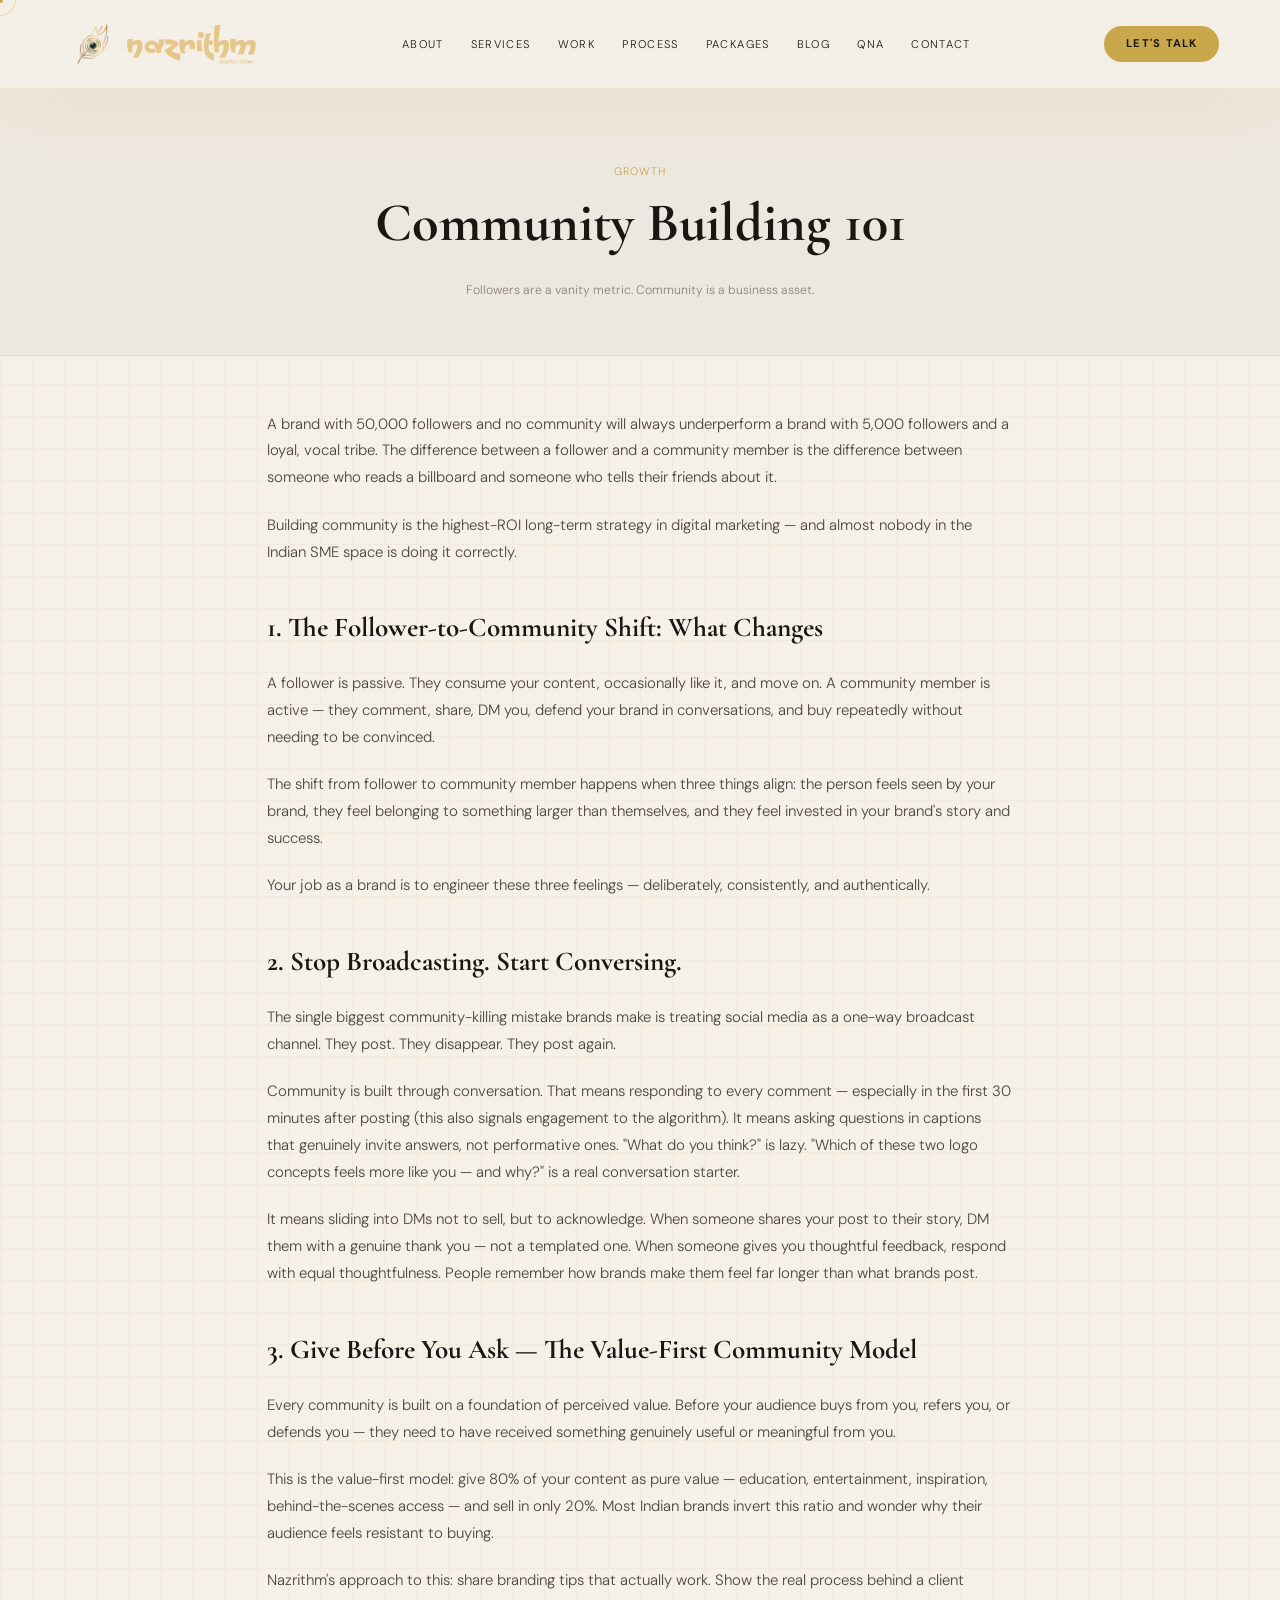
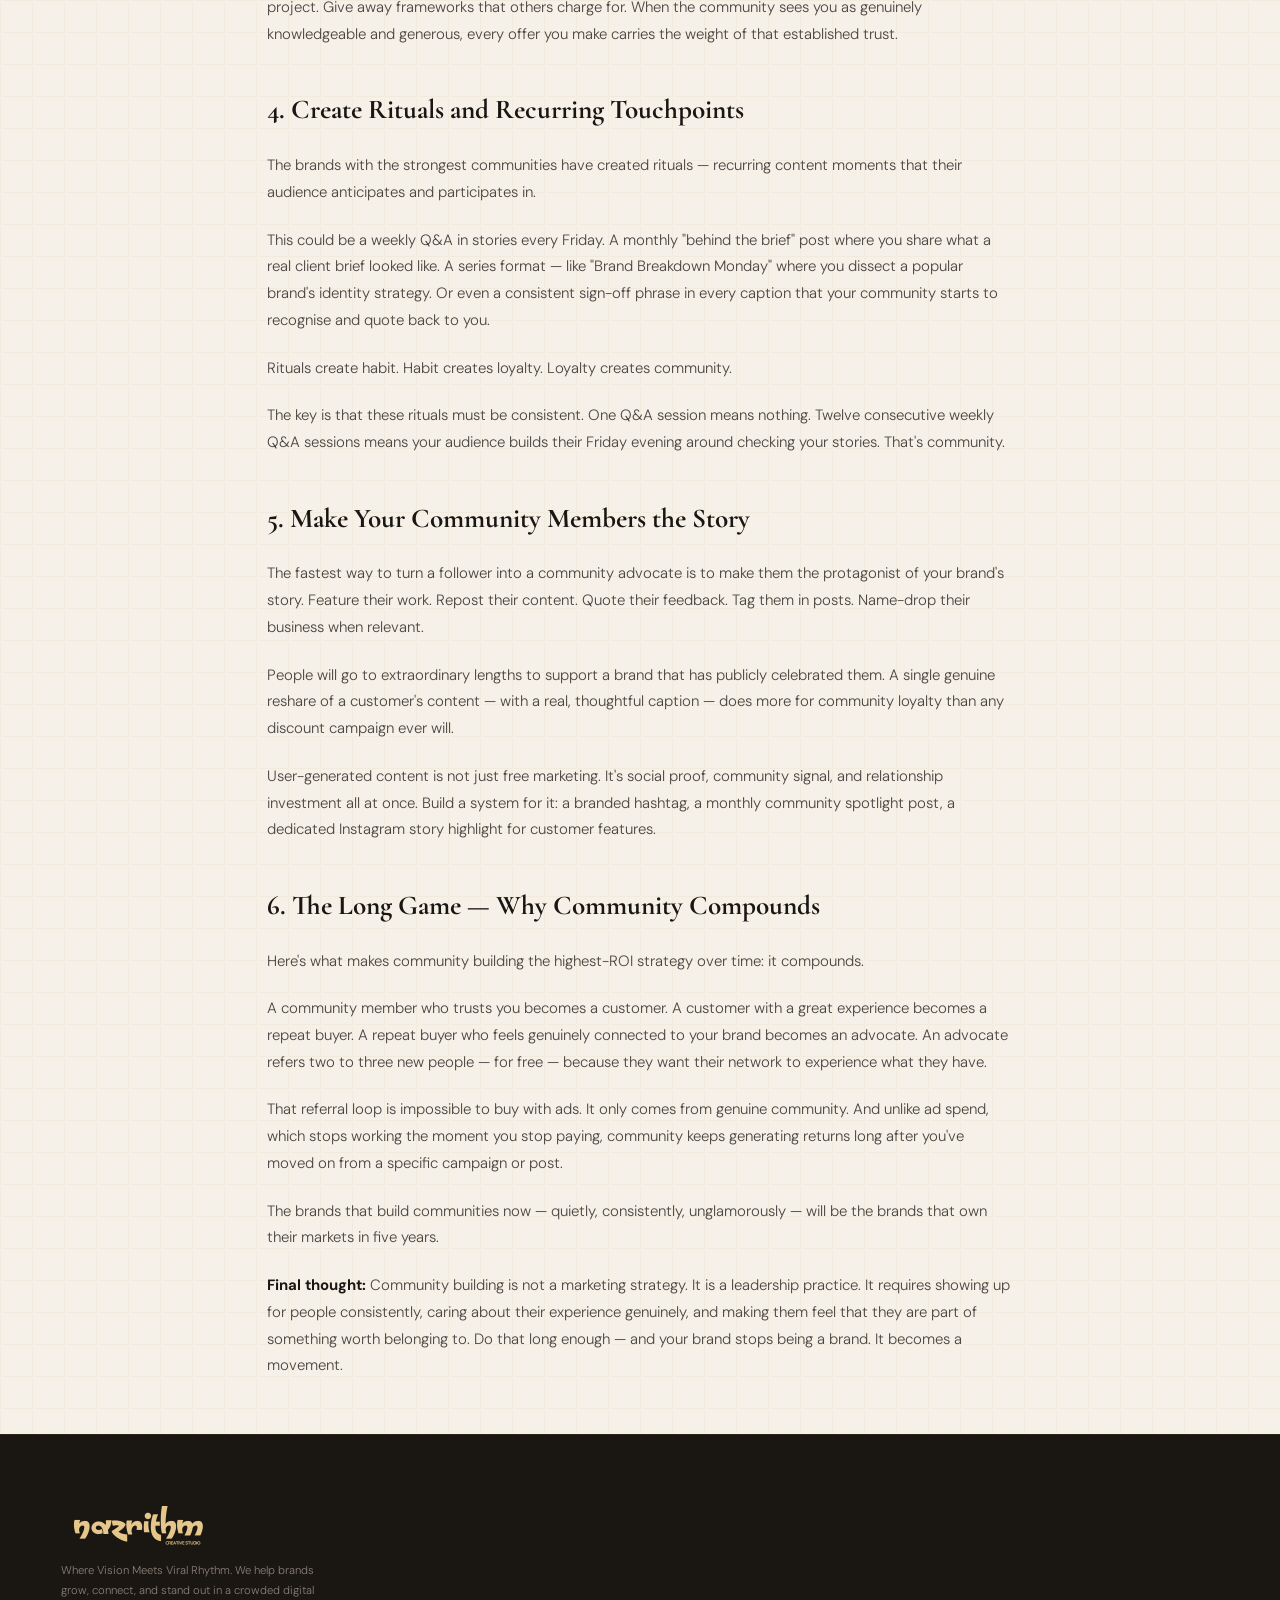
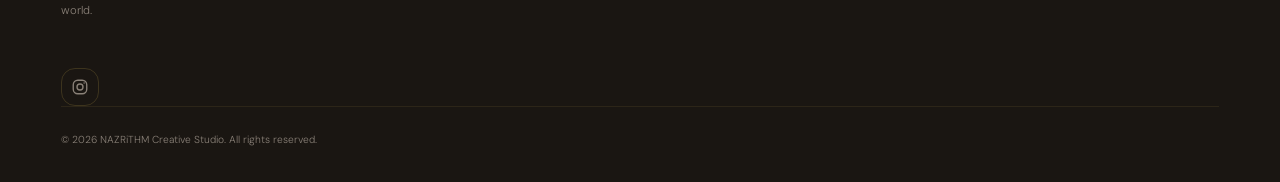
==== commit 4dbf71f0: "added blogs" ====
--- a/blog-community-building.html
+++ b/blog-community-building.html
@@ -26,6 +26,7 @@
                 <li><a href="index.html#designs">Work</a></li>
                 <li><a href="index.html#process">Process</a></li>
                 <li><a href="index.html#pricing">Packages</a></li>
+                <li><a href="index.html#blog">Blog</a></li>
                 <li><a href="index.html#faq">QnA</a></li>
                 <li><a href="index.html#cta">Contact</a></li>
             </ul>
